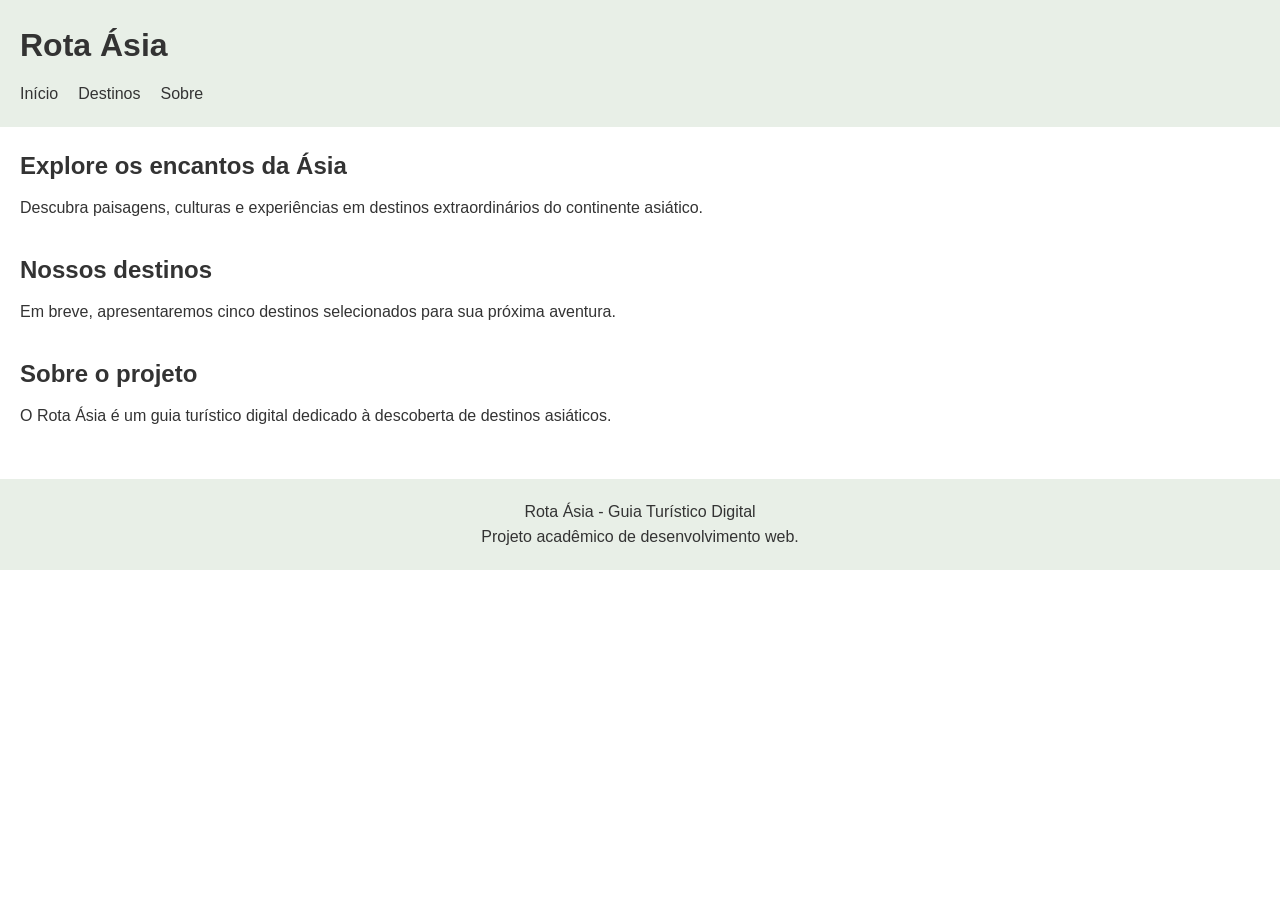
==== index.html @ 6e387b3b "Versão 0.1.0 - Estrutura inicial do projeto" ====
<!DOCTYPE html>
<html lang="pt-BR">

<head>
    <meta charset="UTF-8">
    <meta name="viewport" content="width=device-width, initial-scale=1.0">

    <meta name="description"
        content="Descubra destinos turísticos incríveis na Ásia.">

    <title>Rota Ásia | Guia Turístico</title>

    <link rel="stylesheet" href="css/style.css">
</head>

<body>

    <header>
        <h1>Rota Ásia</h1>

        <nav>
            <ul>
                <li><a href="#inicio">Início</a></li>
                <li><a href="#destinos">Destinos</a></li>
                <li><a href="#sobre">Sobre</a></li>
            </ul>
        </nav>
    </header>

    <main>

        <section id="inicio">
            <h2>Explore os encantos da Ásia</h2>

            <p>
                Descubra paisagens, culturas e experiências
                em destinos extraordinários do continente asiático.
            </p>
        </section>

        <section id="destinos">
            <h2>Nossos destinos</h2>

            <p>
                Em breve, apresentaremos cinco destinos
                selecionados para sua próxima aventura.
            </p>
        </section>

        <section id="sobre">
            <h2>Sobre o projeto</h2>

            <p>
                O Rota Ásia é um guia turístico digital
                dedicado à descoberta de destinos asiáticos.
            </p>
        </section>

    </main>

    <footer>
        <p>Rota Ásia - Guia Turístico Digital</p>
        <p>Projeto acadêmico de desenvolvimento web.</p>
    </footer>

</body>
</html>
---- css/style.css ----
/* Configurações gerais */

* {
    margin: 0;
    padding: 0;
    box-sizing: border-box;
}

/* Corpo da página */

body {
    font-family: Arial, sans-serif;
    line-height: 1.6;
    color: #333;
}

/* Cabeçalho */

header {
    padding: 20px;
    background-color: #e8efe7;
}

/* Navegação */

nav ul {
    list-style: none;
    display: flex;
    gap: 20px;
    margin-top: 10px;
}

nav a {
    text-decoration: none;
    color: #333;
}

/* Conteúdo principal */

main {
    padding: 20px;
}

section {
    margin-bottom: 30px;
}

section h2 {
    margin-bottom: 10px;
}

/* Rodapé */

footer {
    padding: 20px;
    text-align: center;
    background-color: #e8efe7;
}
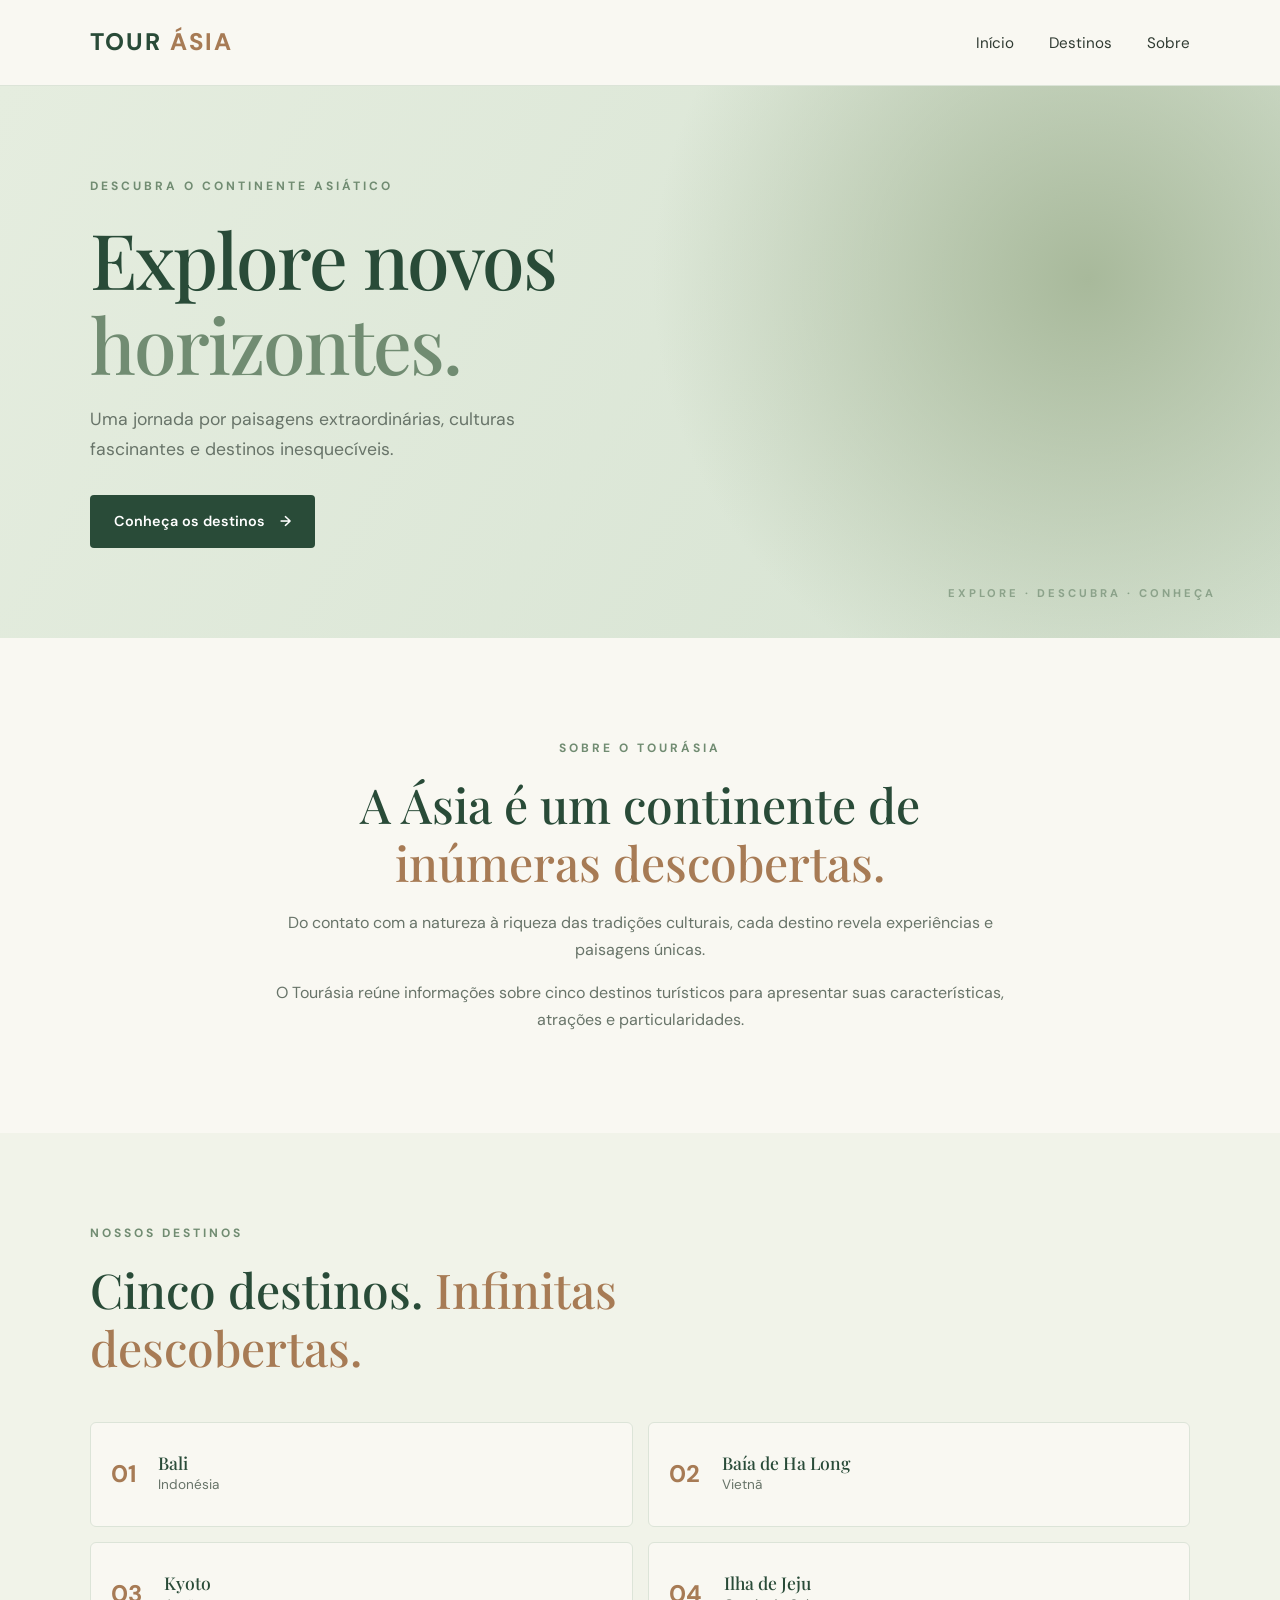
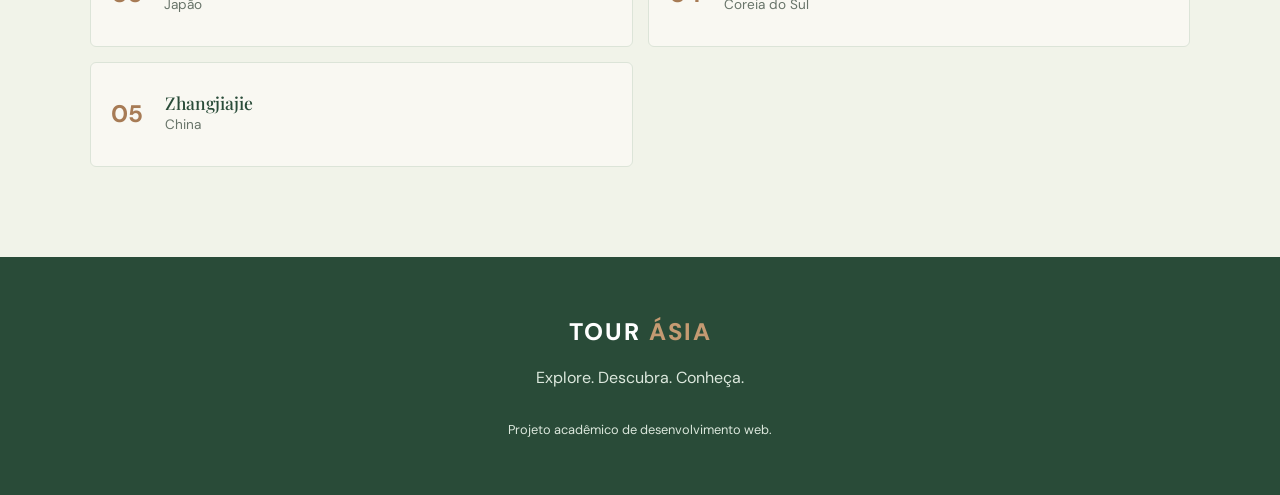
==== commit eb51617b: "feat: finalizar layout da página inicial e responsividade" ====
--- a/index.html
+++ b/index.html
@@ -7,61 +7,196 @@
     <meta name="viewport" content="width=device-width, initial-scale=1.0">
 
     <meta name="description"
-        content="Descubra destinos turísticos incríveis na Ásia.">
-
-    <title>Rota Ásia | Guia Turístico</title>
-
+        content="Explore o Tourásia e descubra cinco destinos turísticos incríveis no continente asiático.">
+
+    <meta name="theme-color" content="#284B38">
+
+    <title>TOURÁSIA | Explore novos horizontes</title>
+
+    <link rel="stylesheet" href="css/style.css">
+    <!-- Fontes do Google -->
+    <link rel="preconnect" href="https://fonts.googleapis.com">
+
+    <link rel="preconnect"
+        href="https://fonts.gstatic.com" crossorigin>
+
+    <link href="https://fonts.googleapis.com/css2?family=DM+Sans:wght@400;500;600;700&family=Playfair+Display:wght@400;500;600;700&display=swap"
+        rel="stylesheet">
+
+    <!-- Estilos do projeto -->
     <link rel="stylesheet" href="css/style.css">
 </head>
 
 <body>
 
-    <header>
-        <h1>Rota Ásia</h1>
-
-        <nav>
-            <ul>
-                <li><a href="#inicio">Início</a></li>
-                <li><a href="#destinos">Destinos</a></li>
-                <li><a href="#sobre">Sobre</a></li>
-            </ul>
-        </nav>
+    <!-- Cabeçalho e navegação -->
+    <header class="header">
+        <div class="container header__content">
+
+            <a href="#inicio" class="logo" aria-label="Tourásia - Página inicial">
+                TOUR <span>ÁSIA</span>
+            </a>
+
+            <nav class="navigation" aria-label="Navegação principal">
+                <ul>
+                    <li><a href="#inicio">Início</a></li>
+                    <li><a href="#destinos">Destinos</a></li>
+                    <li><a href="#sobre">Sobre</a></li>
+                </ul>
+            </nav>
+
+        </div>
     </header>
 
     <main>
 
-        <section id="inicio">
-            <h2>Explore os encantos da Ásia</h2>
+        <!-- Apresentação principal -->
+        <section class="hero" id="inicio">
+
+            <div class="container hero__content">
+
+                <p class="hero__eyebrow">
+                    DESCUBRA O CONTINENTE ASIÁTICO
+                </p>
+
+                <h1>
+                    Explore novos
+                    <span>horizontes.</span>
+                </h1>
+
+                <p class="hero__description">
+                    Uma jornada por paisagens extraordinárias,
+                    culturas fascinantes e destinos inesquecíveis.
+                </p>
+
+                <a href="#destinos" class="button">
+                    Conheça os destinos
+                    <span aria-hidden="true">→</span>
+                </a>
+
+            </div>
+
+            <div class="hero__decoration" aria-hidden="true">
+                <span>EXPLORE · DESCUBRA · CONHEÇA</span>
+            </div>
+
+        </section>
+
+        <!-- Apresentação do projeto -->
+        <section class="introduction" id="sobre">
+
+            <div class="container introduction__content">
+
+                <p class="section-label">SOBRE O TOURÁSIA</p>
+
+                <h2>
+                    A Ásia é um continente de
+                    <span>inúmeras descobertas.</span>
+                </h2>
+
+                <p>
+                    Do contato com a natureza à riqueza das tradições
+                    culturais, cada destino revela experiências e
+                    paisagens únicas.
+                </p>
+
+                <p>
+                    O Tourásia reúne informações sobre cinco destinos
+                    turísticos para apresentar suas características,
+                    atrações e particularidades.
+                </p>
+
+            </div>
+
+        </section>
+
+        <!-- Apresentação dos destinos -->
+        <section class="destinations" id="destinos">
+
+            <div class="container">
+
+                <div class="section-heading">
+
+                    <div>
+                        <p class="section-label">NOSSOS DESTINOS</p>
+
+                        <h2>
+                            Cinco destinos.
+                            <span>Infinitas descobertas.</span>
+                        </h2>
+                    </div>
+
+                </div>
+
+                <div class="destination-list">
+
+                    <article class="destination-item">
+                        <span>01</span>
+                        <div>
+                            <h3>Bali</h3>
+                            <p>Indonésia</p>
+                        </div>
+                    </article>
+
+                    <article class="destination-item">
+                        <span>02</span>
+                        <div>
+                            <h3>Baía de Ha Long</h3>
+                            <p>Vietnã</p>
+                        </div>
+                    </article>
+
+                    <article class="destination-item">
+                        <span>03</span>
+                        <div>
+                            <h3>Kyoto</h3>
+                            <p>Japão</p>
+                        </div>
+                    </article>
+
+                    <article class="destination-item">
+                        <span>04</span>
+                        <div>
+                            <h3>Ilha de Jeju</h3>
+                            <p>Coreia do Sul</p>
+                        </div>
+                    </article>
+
+                    <article class="destination-item">
+                        <span>05</span>
+                        <div>
+                            <h3>Zhangjiajie</h3>
+                            <p>China</p>
+                        </div>
+                    </article>
+
+                </div>
+
+            </div>
+
+        </section>
+
+    </main>
+
+    <!-- Rodapé -->
+    <footer class="footer">
+
+        <div class="container footer__content">
+
+            <a href="#inicio" class="logo logo--footer">
+                TOUR <span>ÁSIA</span>
+            </a>
 
             <p>
-                Descubra paisagens, culturas e experiências
-                em destinos extraordinários do continente asiático.
+                Explore. Descubra. Conheça.
             </p>
-        </section>
-
-        <section id="destinos">
-            <h2>Nossos destinos</h2>
-
-            <p>
-                Em breve, apresentaremos cinco destinos
-                selecionados para sua próxima aventura.
+
+            <p class="footer__copyright">
+                Projeto acadêmico de desenvolvimento web.
             </p>
-        </section>
-
-        <section id="sobre">
-            <h2>Sobre o projeto</h2>
-
-            <p>
-                O Rota Ásia é um guia turístico digital
-                dedicado à descoberta de destinos asiáticos.
-            </p>
-        </section>
-
-    </main>
-
-    <footer>
-        <p>Rota Ásia - Guia Turístico Digital</p>
-        <p>Projeto acadêmico de desenvolvimento web.</p>
+
+        </div>
+
     </footer>
 
 </body>
--- a/css/style.css
+++ b/css/style.css
@@ -1,5 +1,42 @@
 
-/* Configurações gerais */
+/* =========================================
+   1. VARIÁVEIS E CONFIGURAÇÕES GERAIS
+========================================= */
+
+
+
+:root {
+
+    /* Identidade visual - tons de verde */
+    --color-primary: #294B38;
+    --color-primary-light: #718C72;
+    --color-green-light: #A8B99B;
+
+    /* Cores complementares */
+    --color-secondary: #A77B55;
+    --color-accent: #C49A72;
+
+    /* Fundos */
+    --color-background: #F9F8F2;
+    --color-surface: #F1F3E9;
+
+    /* Textos */
+    --color-text: #303B32;
+    --color-text-light: #687469;
+    --color-white: #FFFFFF;
+
+    /* Bordas */
+    --color-border: #DCE4D8;
+
+    /* Tipografia */
+    --font-heading: 'Playfair Display', Georgia, serif;
+    --font-main: 'DM Sans', Arial, sans-serif;
+
+    /* Layout */
+    --container-width: 1100px;
+}
+
+
 
 * {
     margin: 0;
@@ -7,53 +44,452 @@
     box-sizing: border-box;
 }
 
-/* Corpo da página */
+html {
+    scroll-behavior: smooth;
+}
 
 body {
-    font-family: Arial, sans-serif;
-    line-height: 1.6;
-    color: #333;
-}
-
-/* Cabeçalho */
-
-header {
+    font-family: var(--font-main);
+    line-height: 1.7;
+    color: var(--color-text);
+    background-color: var(--color-background);
+}
+/* Tipografia dos títulos */
+
+h1,
+h2,
+h3 {
+    font-family: var(--font-heading);
+    font-weight: 500;
+    line-height: 1.2;
+}
+a {
+    color: inherit;
+    text-decoration: none;
+}
+
+.container {
+    width: min(90%, var(--container-width));
+    margin: 0 auto;
+}
+
+
+/* =========================================
+   2. CABEÇALHO E NAVEGAÇÃO
+========================================= */
+
+.header {
+    background-color: var(--color-background);
+    border-bottom: 1px solid var(--color-border);
+}
+
+.header__content {
+    min-height: 85px;
+    display: flex;
+    justify-content: space-between;
+    align-items: center;
+    gap: 30px;
+}
+
+.logo {
+    color: var(--color-primary);
+    font-size: 1.5rem;
+    font-weight: 800;
+    letter-spacing: 2px;
+}
+
+.logo span {
+    color: var(--color-secondary);
+}
+
+.navigation ul {
+    display: flex;
+    align-items: center;
+    gap: 35px;
+    list-style: none;
+}
+
+.navigation a {
+    color: var(--color-text);
+    font-size: 0.95rem;
+    position: relative;
+    transition: color 0.3s ease;
+}
+
+.navigation a::after {
+    content: "";
+    position: absolute;
+    left: 0;
+    bottom: -6px;
+    width: 0;
+    height: 2px;
+    background-color: var(--color-primary-light);
+    transition: width 0.3s ease;
+}
+
+.navigation a:hover {
+    color: var(--color-primary);
+}
+
+.navigation a:hover::after {
+    width: 100%;
+}
+
+.navigation a:focus-visible,
+.logo:focus-visible {
+    outline: 2px solid var(--color-primary-light);
+    outline-offset: 5px;
+    border-radius: 2px;
+}
+
+/* =========================================
+   3. APRESENTAÇÃO PRINCIPAL
+========================================= */
+
+.hero {
+    min-height: 540px;
+    display: flex;
+    align-items: center;
+    position: relative;
+    overflow: hidden;
+
+    background:
+        radial-gradient(
+            circle at 85% 35%,
+            #A8B99B 0%,
+            transparent 38%
+        ),
+        linear-gradient(
+            120deg,
+            #E5EDDF,
+            #D5E2D1
+        );
+}
+
+.hero__content {
+    position: relative;
+    z-index: 1;
+    padding-top: 90px;
+    padding-bottom: 90px;
+}
+
+.hero__eyebrow,
+.section-label {
+    color: var(--color-primary-light);
+    font-size: 0.75rem;
+    font-weight: 700;
+    letter-spacing: 3px;
+}
+
+.hero h1 {
+    max-width: 650px;
+    margin: 20px 0;
+
+    color: var(--color-primary);
+    font-size: clamp(2.8rem, 6vw, 5rem);
+    line-height: 1.1;
+    letter-spacing: -2px;
+}
+
+.hero h1 span {
+    display: block;
+    color: var(--color-primary-light);
+}
+
+.hero__description {
+    max-width: 480px;
+    margin-bottom: 30px;
+
+    color: var(--color-text-light);
+    font-size: 1.1rem;
+}
+
+.button {
+    display: inline-flex;
+    align-items: center;
+    gap: 15px;
+
+    padding: 14px 24px;
+    border-radius: 4px;
+
+    color: var(--color-white);
+    background-color: var(--color-primary);
+
+    font-size: 0.9rem;
+    font-weight: 600;
+
+    transition:
+        background-color 0.3s ease,
+        transform 0.3s ease,
+        box-shadow 0.3s ease;
+}
+
+.button:hover {
+    background-color: var(--color-primary-light);
+    transform: translateY(-2px);
+    box-shadow: 0 5px 15px rgba(41, 75, 56, 0.15);
+}
+
+.hero__decoration {
+    position: absolute;
+    right: 5%;
+    bottom: 35px;
+
+    color: var(--color-primary-light);
+    font-size: 0.7rem;
+    font-weight: 700;
+    letter-spacing: 3px;
+    opacity: 0.7;
+}
+
+@media (max-width: 600px) {
+    .hero {
+        min-height: 500px;
+    }
+
+    .hero__content {
+        padding-top: 70px;
+        padding-bottom: 70px;
+    }
+
+    .hero h1 {
+        font-size: clamp(2.6rem, 12vw, 3.8rem);
+        letter-spacing: -1.5px;
+    }
+
+    .hero__description {
+        font-size: 1rem;
+    }
+
+    .hero__decoration {
+        display: none;
+    }
+}
+
+.button:focus-visible {
+    outline: 3px solid var(--color-primary-light);
+    outline-offset: 4px;
+}
+
+.button:active {
+    transform: translateY(0);
+}
+
+
+/* =========================================
+   4. INTRODUÇÃO
+========================================= */
+
+.introduction {
+    padding: 100px 0;
+}
+
+.introduction__content {
+    max-width: 760px;
+    text-align: center;
+}
+
+.introduction h2,
+.section-heading h2 {
+    margin: 18px 0;
+
+    color: var(--color-primary);
+    font-size: clamp(2rem, 4vw, 3rem);
+    line-height: 1.2;
+}
+
+.introduction h2 span,
+.section-heading h2 span {
+    color: var(--color-secondary);
+}
+
+.introduction p:not(.section-label) {
+    margin-top: 15px;
+    color: var(--color-text-light);
+}
+
+
+/* =========================================
+   5. APRESENTAÇÃO DOS DESTINOS
+========================================= */
+
+.destinations {
+    padding: 90px 0;
+    background-color: var(--color-surface);
+}
+
+.section-heading {
+    display: flex;
+    justify-content: space-between;
+    align-items: end;
+    gap: 40px;
+    margin-bottom: 45px;
+}
+
+.section-heading h2 {
+    max-width: 600px;
+    margin-bottom: 0;
+}
+
+.section-heading > p {
+    max-width: 280px;
+    color: var(--color-text-light);
+}
+
+.destination-list {
+    display: grid;
+    grid-template-columns: repeat(2, 1fr);
+    gap: 15px;
+}
+
+.destination-item {
+    display: flex;
+    align-items: center;
+    gap: 22px;
+
+    min-height: 105px;
     padding: 20px;
-    background-color: #e8efe7;
-}
-
-/* Navegação */
-
-nav ul {
-    list-style: none;
-    display: flex;
-    gap: 20px;
-    margin-top: 10px;
-}
-
-nav a {
-    text-decoration: none;
-    color: #333;
-}
-
-/* Conteúdo principal */
-
-main {
-    padding: 20px;
-}
-
-section {
-    margin-bottom: 30px;
-}
-
-section h2 {
-    margin-bottom: 10px;
-}
-
-/* Rodapé */
-
-footer {
-    padding: 20px;
+
+    border: 1px solid var(--color-border);
+    border-radius: 6px;
+    background-color: var(--color-background);
+
+    transition: transform 0.3s ease,
+                box-shadow 0.3s ease;
+}
+
+.destination-item:hover {
+    transform: translateY(-4px);
+    box-shadow: 0 8px 20px rgba(40, 75, 56, 0.08);
+}
+
+.destination-item > span {
+    color: var(--color-secondary);
+    font-size: 1.5rem;
+    font-weight: 700;
+}
+
+.destination-item h3 {
+    color: var(--color-primary);
+    font-size: 1.1rem;
+}
+
+.destination-item p {
+    color: var(--color-text-light);
+    font-size: 0.85rem;
+}
+
+@media (max-width: 600px) {
+    .introduction {
+        padding: 70px 0;
+    }
+
+    .destinations {
+        padding: 70px 0;
+    }
+
+    .destination-list {
+        grid-template-columns: 1fr;
+    }
+
+    .destination-item {
+        min-height: 90px;
+    }
+
+    .section-heading {
+        margin-bottom: 30px;
+    }
+}
+
+/* =========================================
+   6. RODAPÉ
+========================================= */
+
+.footer {
+    padding: 55px 0;
+    color: var(--color-white);
+    background-color: var(--color-primary);
+}
+
+.footer__content {
+    display: flex;
+    flex-direction: column;
+    align-items: center;
+    gap: 12px;
     text-align: center;
-    background-color: #e8efe7;
-}
+}
+
+.logo--footer {
+    color: var(--color-white);
+}
+
+.logo--footer span {
+    color: var(--color-accent);
+}
+
+.footer__content > p {
+    color: #DCE8DD;
+}
+
+.footer__copyright {
+    margin-top: 15px;
+    font-size: 0.8rem;
+}
+
+
+/* =========================================
+   7. RESPONSIVIDADE
+========================================= */
+
+@media (max-width: 700px) {
+
+    .header__content {
+        min-height: 75px;
+        flex-direction: column;
+        justify-content: center;
+        gap: 12px;
+        padding: 15px 0;
+    }
+
+    .navigation ul {
+        gap: 20px;
+    }
+
+    .navigation a {
+        font-size: 0.85rem;
+    }
+
+    .hero {
+        min-height: 460px;
+    }
+
+    .hero__content {
+        padding-top: 70px;
+        padding-bottom: 70px;
+    }
+
+    .hero h1 {
+        letter-spacing: -1px;
+    }
+
+    .hero__decoration {
+        right: 5%;
+        font-size: 0.55rem;
+    }
+
+    .introduction,
+    .destinations {
+        padding: 65px 0;
+    }
+
+    .section-heading {
+        flex-direction: column;
+        align-items: flex-start;
+        gap: 15px;
+    }
+
+    .destination-list {
+        grid-template-columns: 1fr;
+    }
+
+}
--- a/css/style.css
+++ b/css/style.css
@@ -1,5 +1,42 @@
 
-/* Configurações gerais */
+/* =========================================
+   1. VARIÁVEIS E CONFIGURAÇÕES GERAIS
+========================================= */
+
+
+
+:root {
+
+    /* Identidade visual - tons de verde */
+    --color-primary: #294B38;
+    --color-primary-light: #718C72;
+    --color-green-light: #A8B99B;
+
+    /* Cores complementares */
+    --color-secondary: #A77B55;
+    --color-accent: #C49A72;
+
+    /* Fundos */
+    --color-background: #F9F8F2;
+    --color-surface: #F1F3E9;
+
+    /* Textos */
+    --color-text: #303B32;
+    --color-text-light: #687469;
+    --color-white: #FFFFFF;
+
+    /* Bordas */
+    --color-border: #DCE4D8;
+
+    /* Tipografia */
+    --font-heading: 'Playfair Display', Georgia, serif;
+    --font-main: 'DM Sans', Arial, sans-serif;
+
+    /* Layout */
+    --container-width: 1100px;
+}
+
+
 
 * {
     margin: 0;
@@ -7,53 +44,452 @@
     box-sizing: border-box;
 }
 
-/* Corpo da página */
+html {
+    scroll-behavior: smooth;
+}
 
 body {
-    font-family: Arial, sans-serif;
-    line-height: 1.6;
-    color: #333;
-}
-
-/* Cabeçalho */
-
-header {
+    font-family: var(--font-main);
+    line-height: 1.7;
+    color: var(--color-text);
+    background-color: var(--color-background);
+}
+/* Tipografia dos títulos */
+
+h1,
+h2,
+h3 {
+    font-family: var(--font-heading);
+    font-weight: 500;
+    line-height: 1.2;
+}
+a {
+    color: inherit;
+    text-decoration: none;
+}
+
+.container {
+    width: min(90%, var(--container-width));
+    margin: 0 auto;
+}
+
+
+/* =========================================
+   2. CABEÇALHO E NAVEGAÇÃO
+========================================= */
+
+.header {
+    background-color: var(--color-background);
+    border-bottom: 1px solid var(--color-border);
+}
+
+.header__content {
+    min-height: 85px;
+    display: flex;
+    justify-content: space-between;
+    align-items: center;
+    gap: 30px;
+}
+
+.logo {
+    color: var(--color-primary);
+    font-size: 1.5rem;
+    font-weight: 800;
+    letter-spacing: 2px;
+}
+
+.logo span {
+    color: var(--color-secondary);
+}
+
+.navigation ul {
+    display: flex;
+    align-items: center;
+    gap: 35px;
+    list-style: none;
+}
+
+.navigation a {
+    color: var(--color-text);
+    font-size: 0.95rem;
+    position: relative;
+    transition: color 0.3s ease;
+}
+
+.navigation a::after {
+    content: "";
+    position: absolute;
+    left: 0;
+    bottom: -6px;
+    width: 0;
+    height: 2px;
+    background-color: var(--color-primary-light);
+    transition: width 0.3s ease;
+}
+
+.navigation a:hover {
+    color: var(--color-primary);
+}
+
+.navigation a:hover::after {
+    width: 100%;
+}
+
+.navigation a:focus-visible,
+.logo:focus-visible {
+    outline: 2px solid var(--color-primary-light);
+    outline-offset: 5px;
+    border-radius: 2px;
+}
+
+/* =========================================
+   3. APRESENTAÇÃO PRINCIPAL
+========================================= */
+
+.hero {
+    min-height: 540px;
+    display: flex;
+    align-items: center;
+    position: relative;
+    overflow: hidden;
+
+    background:
+        radial-gradient(
+            circle at 85% 35%,
+            #A8B99B 0%,
+            transparent 38%
+        ),
+        linear-gradient(
+            120deg,
+            #E5EDDF,
+            #D5E2D1
+        );
+}
+
+.hero__content {
+    position: relative;
+    z-index: 1;
+    padding-top: 90px;
+    padding-bottom: 90px;
+}
+
+.hero__eyebrow,
+.section-label {
+    color: var(--color-primary-light);
+    font-size: 0.75rem;
+    font-weight: 700;
+    letter-spacing: 3px;
+}
+
+.hero h1 {
+    max-width: 650px;
+    margin: 20px 0;
+
+    color: var(--color-primary);
+    font-size: clamp(2.8rem, 6vw, 5rem);
+    line-height: 1.1;
+    letter-spacing: -2px;
+}
+
+.hero h1 span {
+    display: block;
+    color: var(--color-primary-light);
+}
+
+.hero__description {
+    max-width: 480px;
+    margin-bottom: 30px;
+
+    color: var(--color-text-light);
+    font-size: 1.1rem;
+}
+
+.button {
+    display: inline-flex;
+    align-items: center;
+    gap: 15px;
+
+    padding: 14px 24px;
+    border-radius: 4px;
+
+    color: var(--color-white);
+    background-color: var(--color-primary);
+
+    font-size: 0.9rem;
+    font-weight: 600;
+
+    transition:
+        background-color 0.3s ease,
+        transform 0.3s ease,
+        box-shadow 0.3s ease;
+}
+
+.button:hover {
+    background-color: var(--color-primary-light);
+    transform: translateY(-2px);
+    box-shadow: 0 5px 15px rgba(41, 75, 56, 0.15);
+}
+
+.hero__decoration {
+    position: absolute;
+    right: 5%;
+    bottom: 35px;
+
+    color: var(--color-primary-light);
+    font-size: 0.7rem;
+    font-weight: 700;
+    letter-spacing: 3px;
+    opacity: 0.7;
+}
+
+@media (max-width: 600px) {
+    .hero {
+        min-height: 500px;
+    }
+
+    .hero__content {
+        padding-top: 70px;
+        padding-bottom: 70px;
+    }
+
+    .hero h1 {
+        font-size: clamp(2.6rem, 12vw, 3.8rem);
+        letter-spacing: -1.5px;
+    }
+
+    .hero__description {
+        font-size: 1rem;
+    }
+
+    .hero__decoration {
+        display: none;
+    }
+}
+
+.button:focus-visible {
+    outline: 3px solid var(--color-primary-light);
+    outline-offset: 4px;
+}
+
+.button:active {
+    transform: translateY(0);
+}
+
+
+/* =========================================
+   4. INTRODUÇÃO
+========================================= */
+
+.introduction {
+    padding: 100px 0;
+}
+
+.introduction__content {
+    max-width: 760px;
+    text-align: center;
+}
+
+.introduction h2,
+.section-heading h2 {
+    margin: 18px 0;
+
+    color: var(--color-primary);
+    font-size: clamp(2rem, 4vw, 3rem);
+    line-height: 1.2;
+}
+
+.introduction h2 span,
+.section-heading h2 span {
+    color: var(--color-secondary);
+}
+
+.introduction p:not(.section-label) {
+    margin-top: 15px;
+    color: var(--color-text-light);
+}
+
+
+/* =========================================
+   5. APRESENTAÇÃO DOS DESTINOS
+========================================= */
+
+.destinations {
+    padding: 90px 0;
+    background-color: var(--color-surface);
+}
+
+.section-heading {
+    display: flex;
+    justify-content: space-between;
+    align-items: end;
+    gap: 40px;
+    margin-bottom: 45px;
+}
+
+.section-heading h2 {
+    max-width: 600px;
+    margin-bottom: 0;
+}
+
+.section-heading > p {
+    max-width: 280px;
+    color: var(--color-text-light);
+}
+
+.destination-list {
+    display: grid;
+    grid-template-columns: repeat(2, 1fr);
+    gap: 15px;
+}
+
+.destination-item {
+    display: flex;
+    align-items: center;
+    gap: 22px;
+
+    min-height: 105px;
     padding: 20px;
-    background-color: #e8efe7;
-}
-
-/* Navegação */
-
-nav ul {
-    list-style: none;
-    display: flex;
-    gap: 20px;
-    margin-top: 10px;
-}
-
-nav a {
-    text-decoration: none;
-    color: #333;
-}
-
-/* Conteúdo principal */
-
-main {
-    padding: 20px;
-}
-
-section {
-    margin-bottom: 30px;
-}
-
-section h2 {
-    margin-bottom: 10px;
-}
-
-/* Rodapé */
-
-footer {
-    padding: 20px;
+
+    border: 1px solid var(--color-border);
+    border-radius: 6px;
+    background-color: var(--color-background);
+
+    transition: transform 0.3s ease,
+                box-shadow 0.3s ease;
+}
+
+.destination-item:hover {
+    transform: translateY(-4px);
+    box-shadow: 0 8px 20px rgba(40, 75, 56, 0.08);
+}
+
+.destination-item > span {
+    color: var(--color-secondary);
+    font-size: 1.5rem;
+    font-weight: 700;
+}
+
+.destination-item h3 {
+    color: var(--color-primary);
+    font-size: 1.1rem;
+}
+
+.destination-item p {
+    color: var(--color-text-light);
+    font-size: 0.85rem;
+}
+
+@media (max-width: 600px) {
+    .introduction {
+        padding: 70px 0;
+    }
+
+    .destinations {
+        padding: 70px 0;
+    }
+
+    .destination-list {
+        grid-template-columns: 1fr;
+    }
+
+    .destination-item {
+        min-height: 90px;
+    }
+
+    .section-heading {
+        margin-bottom: 30px;
+    }
+}
+
+/* =========================================
+   6. RODAPÉ
+========================================= */
+
+.footer {
+    padding: 55px 0;
+    color: var(--color-white);
+    background-color: var(--color-primary);
+}
+
+.footer__content {
+    display: flex;
+    flex-direction: column;
+    align-items: center;
+    gap: 12px;
     text-align: center;
-    background-color: #e8efe7;
-}
+}
+
+.logo--footer {
+    color: var(--color-white);
+}
+
+.logo--footer span {
+    color: var(--color-accent);
+}
+
+.footer__content > p {
+    color: #DCE8DD;
+}
+
+.footer__copyright {
+    margin-top: 15px;
+    font-size: 0.8rem;
+}
+
+
+/* =========================================
+   7. RESPONSIVIDADE
+========================================= */
+
+@media (max-width: 700px) {
+
+    .header__content {
+        min-height: 75px;
+        flex-direction: column;
+        justify-content: center;
+        gap: 12px;
+        padding: 15px 0;
+    }
+
+    .navigation ul {
+        gap: 20px;
+    }
+
+    .navigation a {
+        font-size: 0.85rem;
+    }
+
+    .hero {
+        min-height: 460px;
+    }
+
+    .hero__content {
+        padding-top: 70px;
+        padding-bottom: 70px;
+    }
+
+    .hero h1 {
+        letter-spacing: -1px;
+    }
+
+    .hero__decoration {
+        right: 5%;
+        font-size: 0.55rem;
+    }
+
+    .introduction,
+    .destinations {
+        padding: 65px 0;
+    }
+
+    .section-heading {
+        flex-direction: column;
+        align-items: flex-start;
+        gap: 15px;
+    }
+
+    .destination-list {
+        grid-template-columns: 1fr;
+    }
+
+}
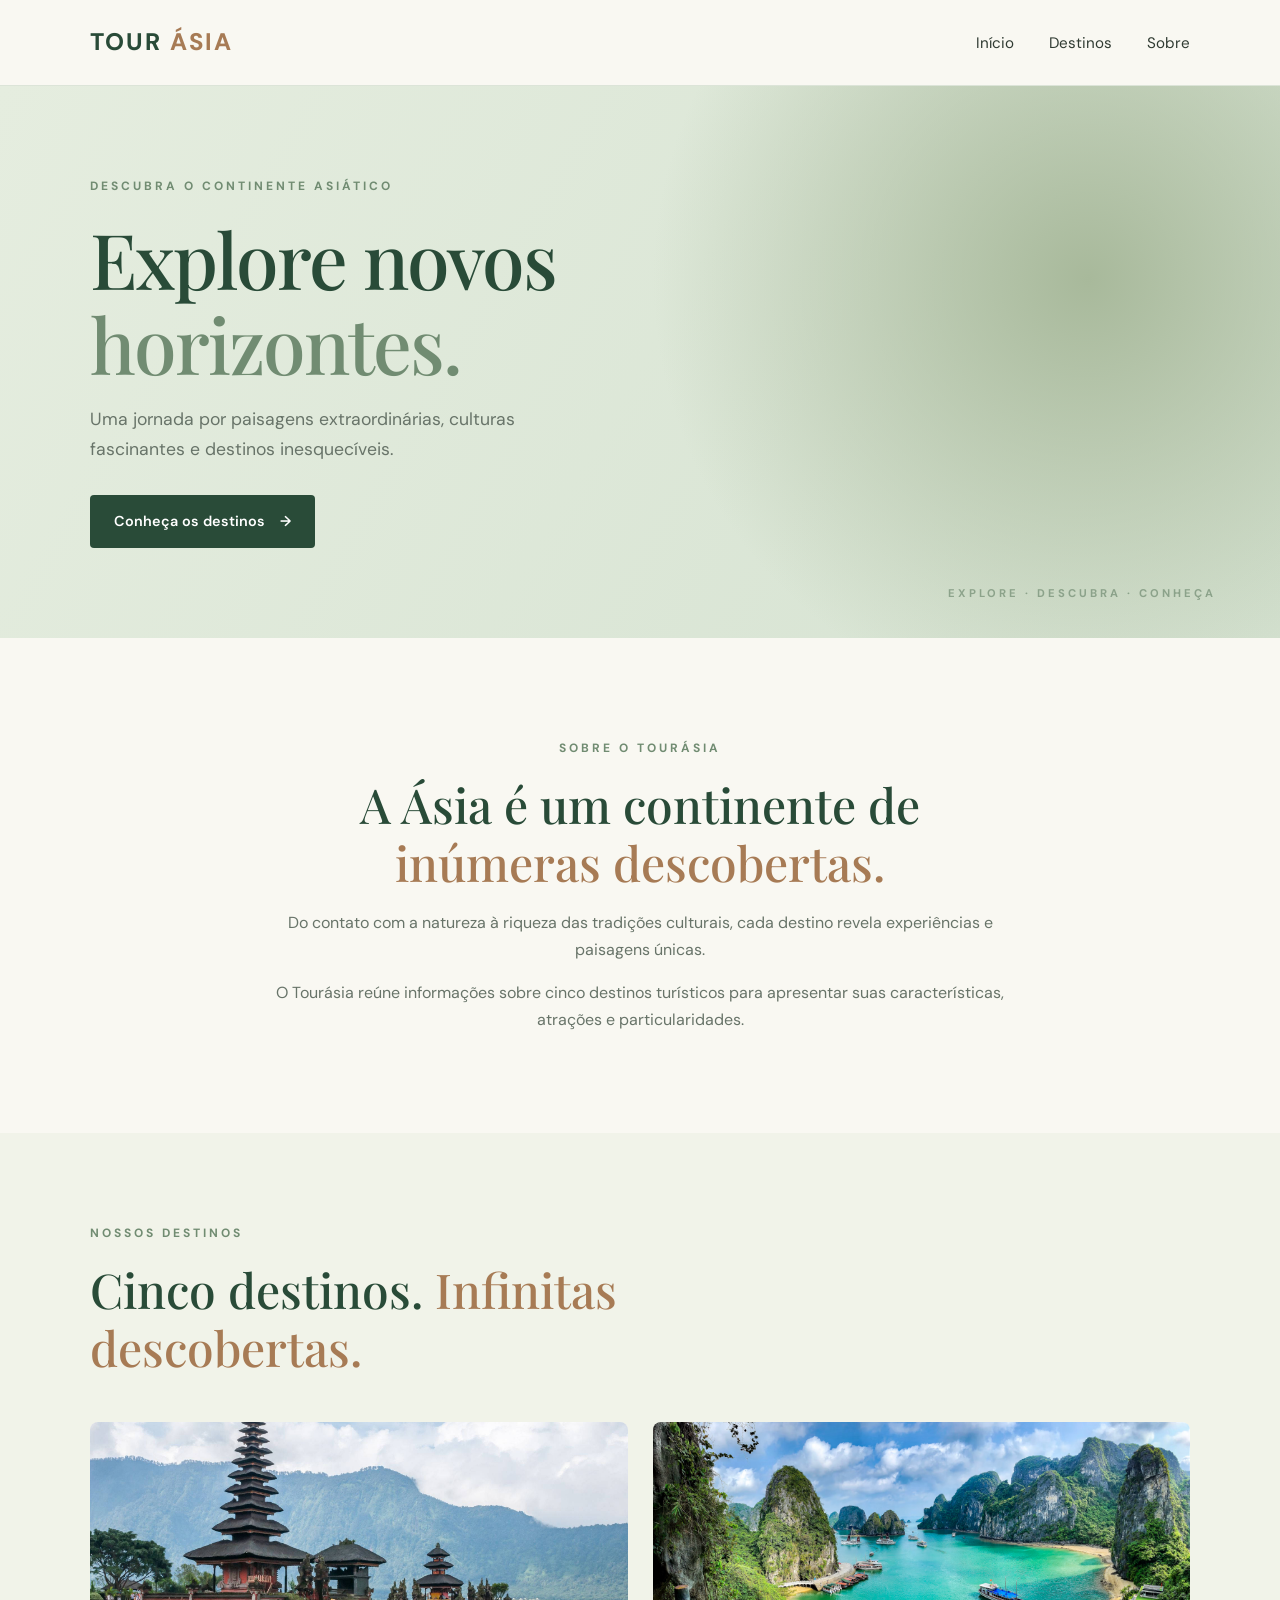
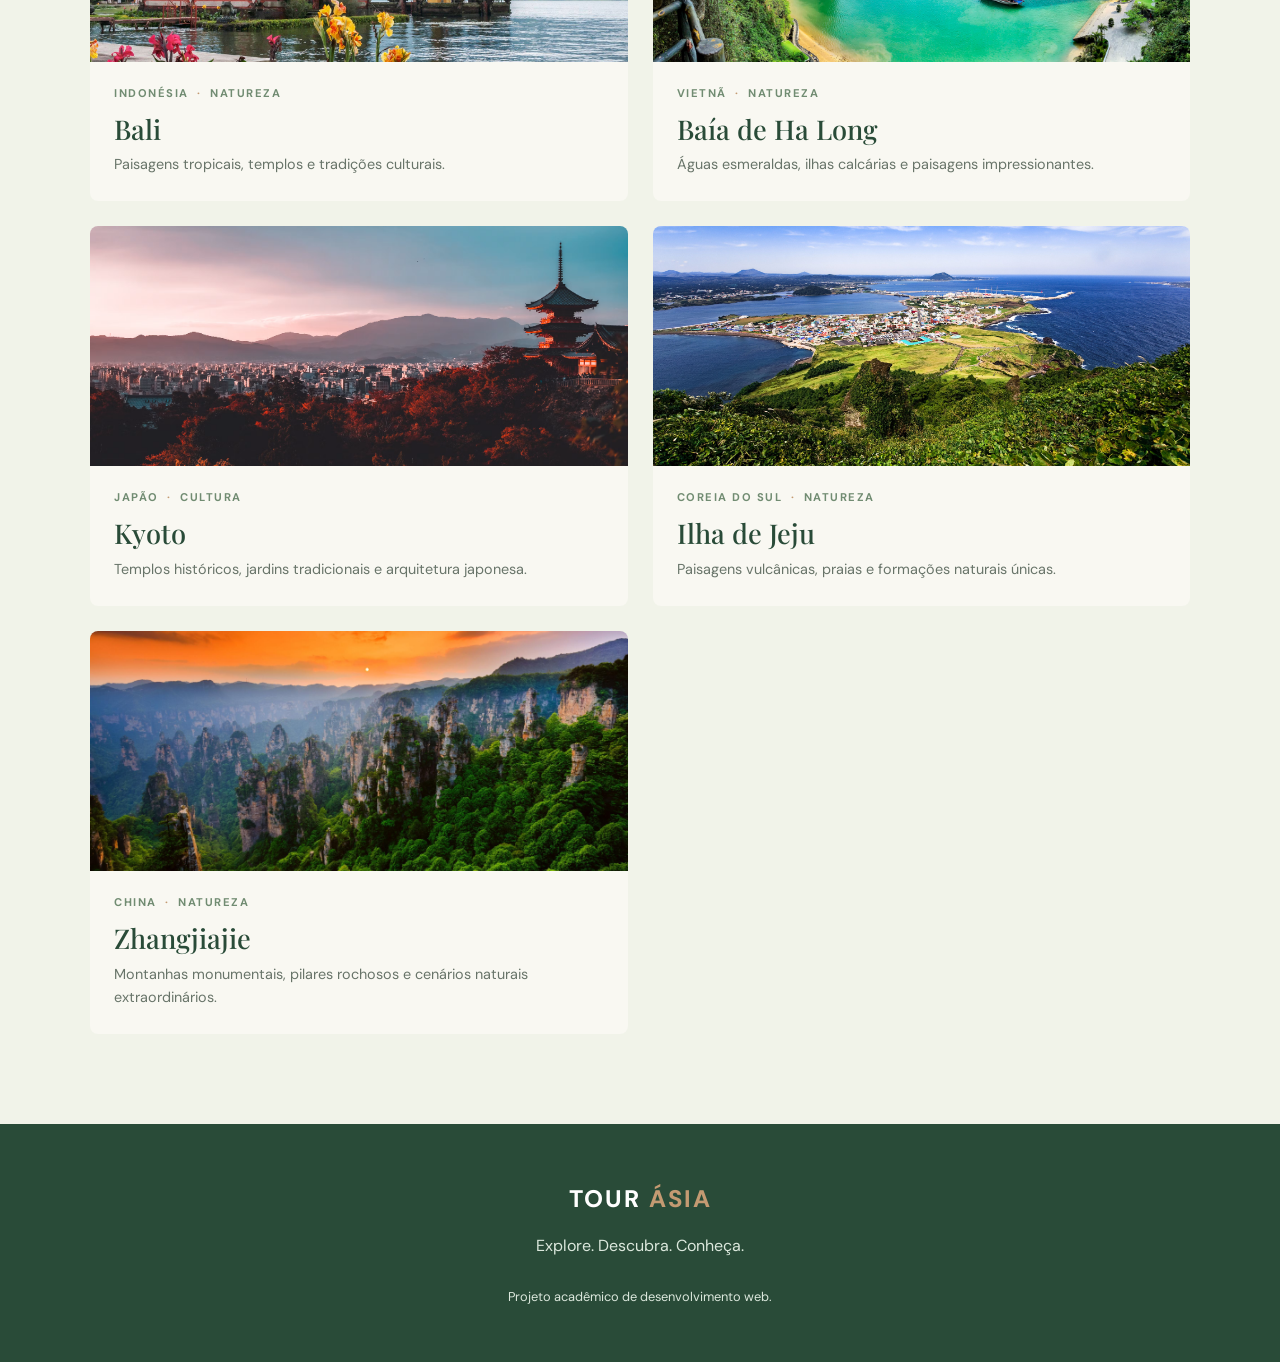
==== commit 6bd18f7d: "feat: criar catálogo visual dos destinos" ====
--- a/index.html
+++ b/index.html
@@ -110,6 +110,7 @@
 
         </section>
 
+
         <!-- Apresentação dos destinos -->
         <section class="destinations" id="destinos">
 
@@ -130,44 +131,138 @@
 
                 <div class="destination-list">
 
-                    <article class="destination-item">
-                        <span>01</span>
-                        <div>
+                    <!-- Destino 01: Bali -->
+                    <article class="destination-card">
+
+                        <img
+                            src="assets/images/bali.jpg"
+                            alt="Paisagem tropical de Bali, na Indonésia"
+                            class="destination-card__image"
+                            loading="lazy"
+                        >
+
+                        <div class="destination-card__content">
+
+                            <p class="destination-card__meta">
+                                INDONÉSIA <span>·</span> NATUREZA
+                            </p>
+
                             <h3>Bali</h3>
-                            <p>Indonésia</p>
-                        </div>
-                    </article>
-
-                    <article class="destination-item">
-                        <span>02</span>
-                        <div>
+
+                            <p class="destination-card__description">
+                                Paisagens tropicais, templos e tradições culturais.
+                            </p>
+
+                        </div>
+
+                    </article>
+
+
+                    <!-- Destino 02: Baía de Ha Long -->
+                    <article class="destination-card">
+
+                        <img
+                            src="assets/images/ha-long.jpg"
+                            alt="Formações rochosas da Baía de Ha Long, no Vietnã"
+                            class="destination-card__image"
+                            loading="lazy"
+                        >
+
+                        <div class="destination-card__content">
+
+                            <p class="destination-card__meta">
+                                VIETNÃ <span>·</span> NATUREZA
+                            </p>
+
                             <h3>Baía de Ha Long</h3>
-                            <p>Vietnã</p>
-                        </div>
-                    </article>
-
-                    <article class="destination-item">
-                        <span>03</span>
-                        <div>
+
+                            <p class="destination-card__description">
+                                Águas esmeraldas, ilhas calcárias e paisagens impressionantes.
+                            </p>
+
+                        </div>
+
+                    </article>
+
+
+                    <!-- Destino 03: Kyoto -->
+                    <article class="destination-card">
+
+                        <img
+                            src="assets/images/kyoto.jpg"
+                            alt="Templo tradicional cercado por natureza em Kyoto, no Japão"
+                            class="destination-card__image"
+                            loading="lazy"
+                        >
+
+                        <div class="destination-card__content">
+
+                            <p class="destination-card__meta">
+                                JAPÃO <span>·</span> CULTURA
+                            </p>
+
                             <h3>Kyoto</h3>
-                            <p>Japão</p>
-                        </div>
-                    </article>
-
-                    <article class="destination-item">
-                        <span>04</span>
-                        <div>
+
+                            <p class="destination-card__description">
+                                Templos históricos, jardins tradicionais e arquitetura japonesa.
+                            </p>
+
+                        </div>
+
+                    </article>
+
+
+                    <!-- Destino 04: Ilha de Jeju -->
+                    <article class="destination-card">
+
+                        <img
+                            src="assets/images/jeju.jpg"
+                            alt="Paisagem natural da Ilha de Jeju, na Coreia do Sul"
+                            class="destination-card__image"
+                            loading="lazy"
+                        >
+
+                        <div class="destination-card__content">
+
+                            <p class="destination-card__meta">
+                                COREIA DO SUL <span>·</span> NATUREZA
+                            </p>
+
                             <h3>Ilha de Jeju</h3>
-                            <p>Coreia do Sul</p>
-                        </div>
-                    </article>
-
-                    <article class="destination-item">
-                        <span>05</span>
-                        <div>
+
+                            <p class="destination-card__description">
+                                Paisagens vulcânicas, praias e formações naturais únicas.
+                            </p>
+
+                        </div>
+
+                    </article>
+
+
+                    <!-- Destino 05: Zhangjiajie -->
+                    <article class="destination-card">
+
+                        <img
+                            src="assets/images/zhangjiajie.jpg"
+                            alt="Montanhas de arenito de Zhangjiajie, na China"
+                            class="destination-card__image"
+                            loading="lazy"
+                        >
+
+                        <div class="destination-card__content">
+
+                            <p class="destination-card__meta">
+                                CHINA <span>·</span> NATUREZA
+                            </p>
+
                             <h3>Zhangjiajie</h3>
-                            <p>China</p>
-                        </div>
+
+                            <p class="destination-card__description">
+                                Montanhas monumentais, pilares rochosos e cenários naturais extraordinários.
+                            </p>
+
+                        </div>
+
                     </article>
 
                 </div>
--- a/css/style.css
+++ b/css/style.css
@@ -339,44 +339,7 @@
 .destination-list {
     display: grid;
     grid-template-columns: repeat(2, 1fr);
-    gap: 15px;
-}
-
-.destination-item {
-    display: flex;
-    align-items: center;
-    gap: 22px;
-
-    min-height: 105px;
-    padding: 20px;
-
-    border: 1px solid var(--color-border);
-    border-radius: 6px;
-    background-color: var(--color-background);
-
-    transition: transform 0.3s ease,
-                box-shadow 0.3s ease;
-}
-
-.destination-item:hover {
-    transform: translateY(-4px);
-    box-shadow: 0 8px 20px rgba(40, 75, 56, 0.08);
-}
-
-.destination-item > span {
-    color: var(--color-secondary);
-    font-size: 1.5rem;
-    font-weight: 700;
-}
-
-.destination-item h3 {
-    color: var(--color-primary);
-    font-size: 1.1rem;
-}
-
-.destination-item p {
-    color: var(--color-text-light);
-    font-size: 0.85rem;
+    gap: 25px;
 }
 
 @media (max-width: 600px) {
@@ -390,10 +353,6 @@
 
     .destination-list {
         grid-template-columns: 1fr;
-    }
-
-    .destination-item {
-        min-height: 90px;
     }
 
     .section-heading {
@@ -493,3 +452,66 @@
     }
 
 }
+
+
+/* =========================================
+   CARDS DOS DESTINOS
+========================================= */
+
+.destination-card {
+    overflow: hidden;
+    background-color: var(--color-background);
+    border-radius: 8px;
+    transition: transform 0.3s ease,
+                box-shadow 0.3s ease;
+}
+
+.destination-card:hover {
+    transform: translateY(-5px);
+    box-shadow: 0 12px 28px rgba(41, 75, 56, 0.10);
+}
+
+.destination-card__image {
+    display: block;
+    width: 100%;
+    height: 240px;
+    object-fit: cover;
+    object-position: center;
+}
+
+.destination-card__content {
+    padding: 22px 24px 25px;
+}
+
+.destination-card__meta {
+    margin-bottom: 10px;
+    color: var(--color-primary-light);
+    font-size: 0.7rem;
+    font-weight: 700;
+    letter-spacing: 1.5px;
+}
+
+.destination-card__meta span {
+    padding: 0 4px;
+    color: var(--color-accent);
+}
+
+.destination-card h3 {
+    margin-bottom: 8px;
+    color: var(--color-primary);
+    font-family: var(--font-heading);
+    font-size: 1.7rem;
+    font-weight: 500;
+}
+
+.destination-card__description {
+    color: var(--color-text-light);
+    font-size: 0.9rem;
+    line-height: 1.6;
+}
+
+@media (max-width: 700px) {
+    .destination-list {
+        grid-template-columns: 1fr;
+    }
+}
--- a/css/style.css
+++ b/css/style.css
@@ -339,44 +339,7 @@
 .destination-list {
     display: grid;
     grid-template-columns: repeat(2, 1fr);
-    gap: 15px;
-}
-
-.destination-item {
-    display: flex;
-    align-items: center;
-    gap: 22px;
-
-    min-height: 105px;
-    padding: 20px;
-
-    border: 1px solid var(--color-border);
-    border-radius: 6px;
-    background-color: var(--color-background);
-
-    transition: transform 0.3s ease,
-                box-shadow 0.3s ease;
-}
-
-.destination-item:hover {
-    transform: translateY(-4px);
-    box-shadow: 0 8px 20px rgba(40, 75, 56, 0.08);
-}
-
-.destination-item > span {
-    color: var(--color-secondary);
-    font-size: 1.5rem;
-    font-weight: 700;
-}
-
-.destination-item h3 {
-    color: var(--color-primary);
-    font-size: 1.1rem;
-}
-
-.destination-item p {
-    color: var(--color-text-light);
-    font-size: 0.85rem;
+    gap: 25px;
 }
 
 @media (max-width: 600px) {
@@ -390,10 +353,6 @@
 
     .destination-list {
         grid-template-columns: 1fr;
-    }
-
-    .destination-item {
-        min-height: 90px;
     }
 
     .section-heading {
@@ -493,3 +452,66 @@
     }
 
 }
+
+
+/* =========================================
+   CARDS DOS DESTINOS
+========================================= */
+
+.destination-card {
+    overflow: hidden;
+    background-color: var(--color-background);
+    border-radius: 8px;
+    transition: transform 0.3s ease,
+                box-shadow 0.3s ease;
+}
+
+.destination-card:hover {
+    transform: translateY(-5px);
+    box-shadow: 0 12px 28px rgba(41, 75, 56, 0.10);
+}
+
+.destination-card__image {
+    display: block;
+    width: 100%;
+    height: 240px;
+    object-fit: cover;
+    object-position: center;
+}
+
+.destination-card__content {
+    padding: 22px 24px 25px;
+}
+
+.destination-card__meta {
+    margin-bottom: 10px;
+    color: var(--color-primary-light);
+    font-size: 0.7rem;
+    font-weight: 700;
+    letter-spacing: 1.5px;
+}
+
+.destination-card__meta span {
+    padding: 0 4px;
+    color: var(--color-accent);
+}
+
+.destination-card h3 {
+    margin-bottom: 8px;
+    color: var(--color-primary);
+    font-family: var(--font-heading);
+    font-size: 1.7rem;
+    font-weight: 500;
+}
+
+.destination-card__description {
+    color: var(--color-text-light);
+    font-size: 0.9rem;
+    line-height: 1.6;
+}
+
+@media (max-width: 700px) {
+    .destination-list {
+        grid-template-columns: 1fr;
+    }
+}
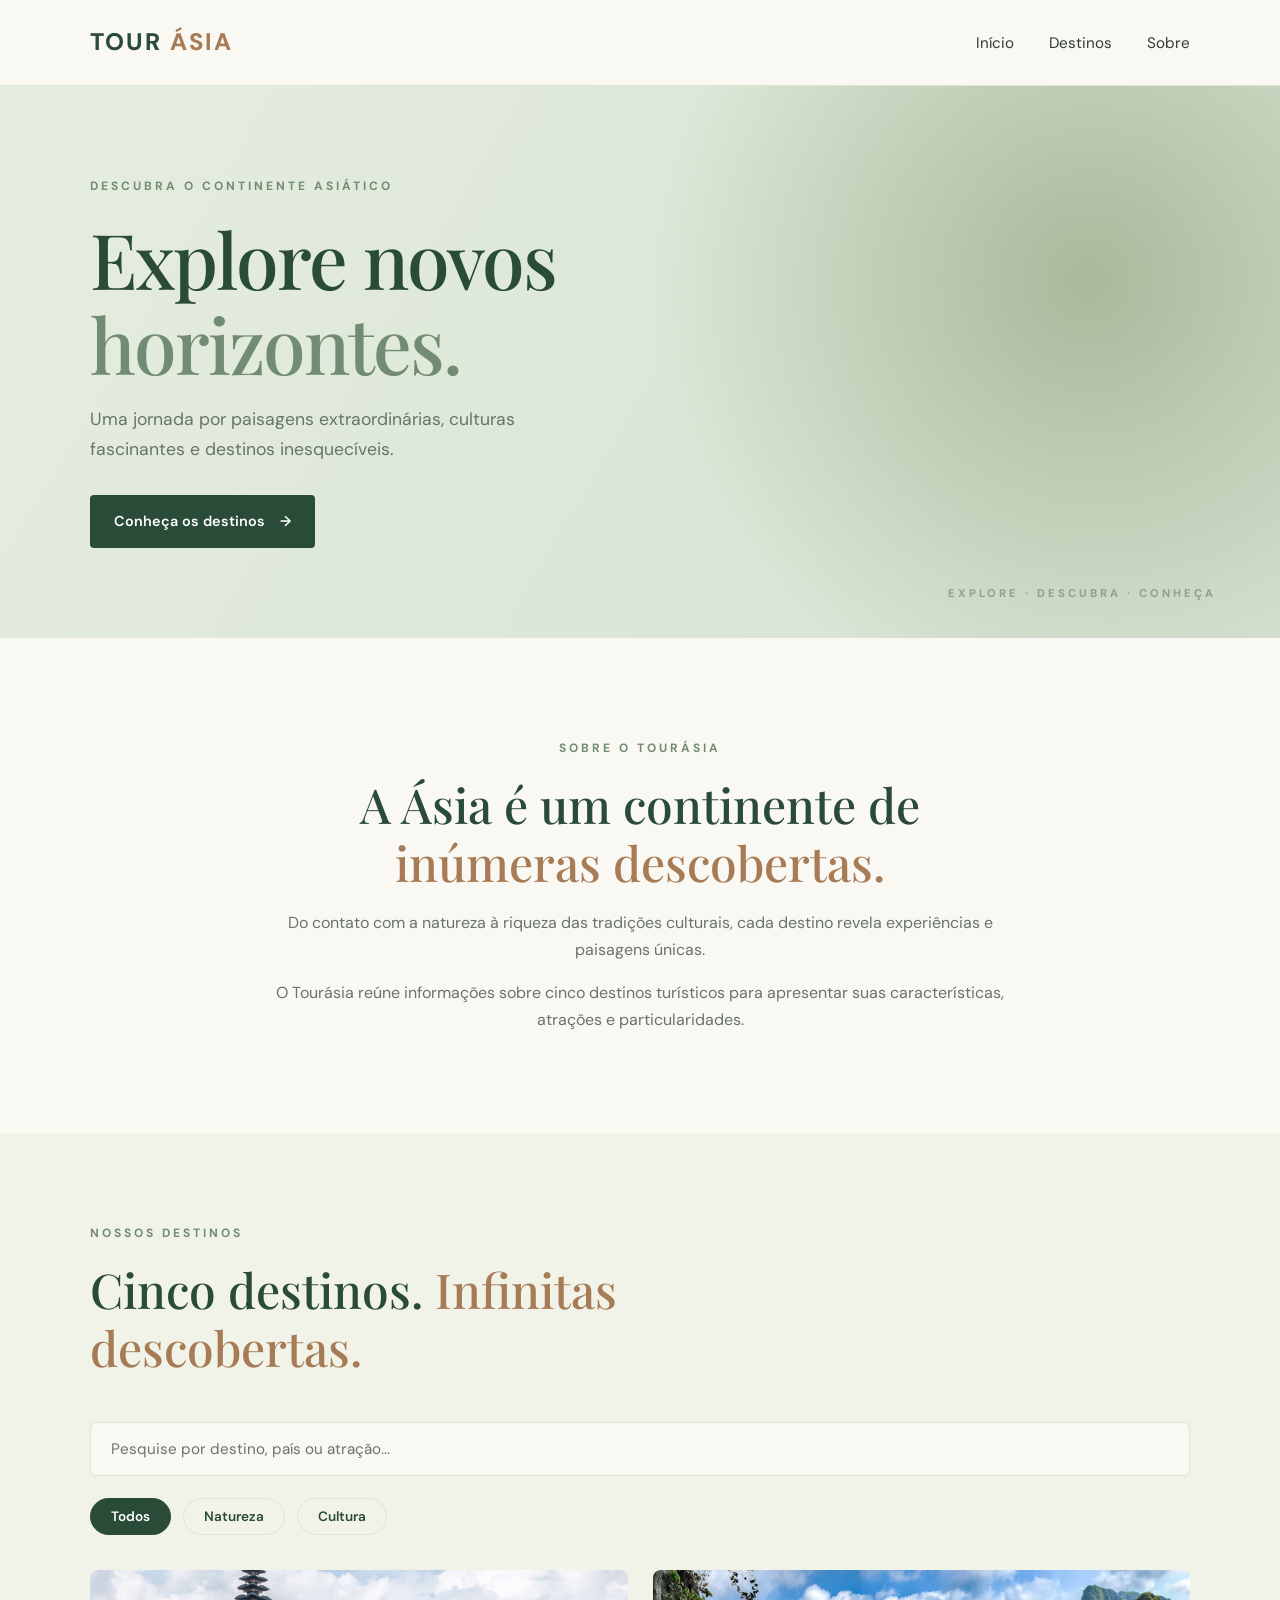
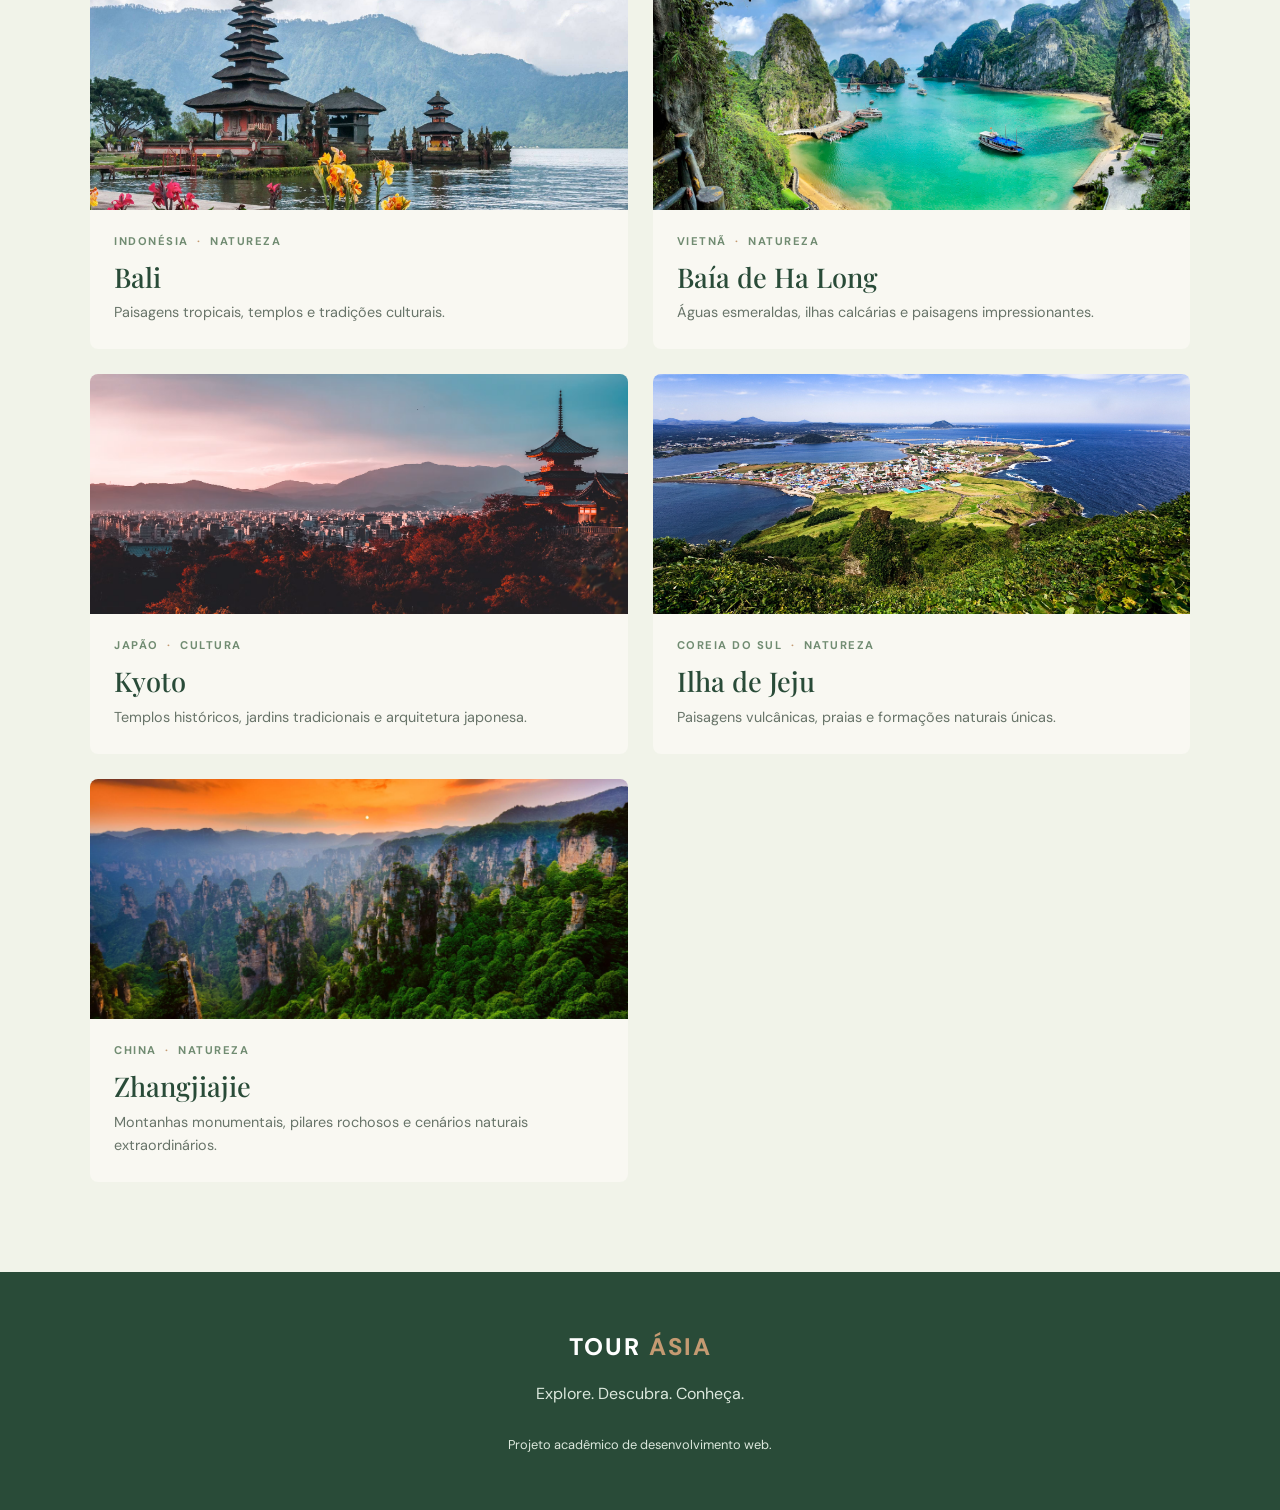
==== commit d2ff45a4: "feat: implementar pesquisa e filtros de destinos" ====
--- a/index.html
+++ b/index.html
@@ -13,7 +13,6 @@
 
     <title>TOURÁSIA | Explore novos horizontes</title>
 
-    <link rel="stylesheet" href="css/style.css">
     <!-- Fontes do Google -->
     <link rel="preconnect" href="https://fonts.googleapis.com">
 
@@ -22,8 +21,10 @@
 
     <link href="https://fonts.googleapis.com/css2?family=DM+Sans:wght@400;500;600;700&family=Playfair+Display:wght@400;500;600;700&display=swap"
         rel="stylesheet">
-
-    <!-- Estilos do projeto -->
+    
+    <script src="js/script.js" defer></script>
+    
+        <!-- Estilos do projeto -->
     <link rel="stylesheet" href="css/style.css">
 </head>
 
@@ -129,10 +130,70 @@
 
                 </div>
 
+                    <!-- Pesquisa e filtros dos destinos -->
+                    <div class="destination-tools">
+
+                        <div class="search-box">
+                            <input
+                                type="search"
+                                id="destination-search"
+                                placeholder="Pesquise por destino, país ou atração..."
+                                aria-label="Pesquisar destinos"
+                            >
+                        </div>
+
+                        <div class="destination-filters"
+                             aria-label="Filtrar destinos por categoria">
+
+                            <button
+                                class="filter-button active"
+                                type="button"
+                                data-filter="all"
+                                aria-pressed="true"
+                            >
+                                Todos
+                            </button>
+
+                            <button
+                                class="filter-button"
+                                type="button"
+                                data-filter="nature"
+                                aria-pressed="false"
+                            >
+                                Natureza
+                            </button>
+
+                            <button
+                                class="filter-button"
+                                type="button"
+                                data-filter="culture"
+                                aria-pressed="false"
+                            >
+                                Cultura
+                            </button>
+
+                        </div>
+
+                    </div>
+
+                    <p
+                        class="search-feedback"
+                        id="search-feedback"
+                        role="status"
+                        aria-live="polite"
+                        hidden
+                    >
+                        Nenhum destino encontrado.
+                    </p>
+
                 <div class="destination-list">
 
                     <!-- Destino 01: Bali -->
-                    <article class="destination-card">
+                    <article
+                        class="destination-card"
+                        data-category="nature culture"
+                        data-search="bali indonesia natureza cultura templos praias arrozais ubud"
+                    >
 
                         <img
                             src="assets/images/bali.jpg"
@@ -159,7 +220,11 @@
 
 
                     <!-- Destino 02: Baía de Ha Long -->
-                    <article class="destination-card">
+                    <article
+                        class="destination-card"
+                        data-category="nature"
+                        data-search="baia de ha long ha long vietna natureza ilhas rochosas cavernas aguas esmeraldas"
+                    >
 
                         <img
                             src="assets/images/ha-long.jpg"
@@ -186,7 +251,11 @@
 
 
                     <!-- Destino 03: Kyoto -->
-                    <article class="destination-card">
+                    <article
+                        class="destination-card"
+                        data-category="culture"
+                        data-search="kyoto japao cultura templos jardins tradicionais arquitetura japonesa"
+                    >
 
                         <img
                             src="assets/images/kyoto.jpg"
@@ -213,7 +282,11 @@
 
 
                     <!-- Destino 04: Ilha de Jeju -->
-                    <article class="destination-card">
+                    <article
+                        class="destination-card"
+                        data-category="nature"
+                        data-search="ilha de jeju jeju coreia do sul natureza vulcoes praias cachoeiras"
+                    >
 
                         <img
                             src="assets/images/jeju.jpg"
@@ -240,7 +313,11 @@
 
 
                     <!-- Destino 05: Zhangjiajie -->
-                    <article class="destination-card">
+                    <article
+                        class="destination-card"
+                        data-category="nature"
+                        data-search="zhangjiajie china natureza montanhas pilares rochosos parque nacional"
+                    >
 
                         <img
                             src="assets/images/zhangjiajie.jpg"
--- a/css/style.css
+++ b/css/style.css
@@ -514,4 +514,108 @@
     .destination-list {
         grid-template-columns: 1fr;
     }
-}+}
+
+
+/* =========================================
+   PESQUISA E FILTROS DOS DESTINOS
+========================================= */
+
+.destination-tools {
+    display: flex;
+    flex-direction: column;
+    gap: 22px;
+    margin-bottom: 35px;
+}
+
+.search-box input {
+    width: 100%;
+    padding: 16px 20px;
+
+    border: 1px solid var(--color-border);
+    border-radius: 6px;
+
+    color: var(--color-text);
+    background-color: var(--color-background);
+
+    font-family: var(--font-main);
+    font-size: 0.95rem;
+
+    outline: none;
+    transition: border-color 0.3s ease,
+                box-shadow 0.3s ease;
+}
+
+.search-box input:focus {
+    border-color: var(--color-primary-light);
+    box-shadow: 0 0 0 3px rgba(113, 140, 114, 0.15);
+}
+
+.search-box input::placeholder {
+    color: var(--color-text-light);
+}
+
+.destination-filters {
+    display: flex;
+    flex-wrap: wrap;
+    gap: 12px;
+}
+
+.filter-button {
+    padding: 9px 20px;
+
+    border: 1px solid var(--color-border);
+    border-radius: 30px;
+
+    color: var(--color-primary);
+    background-color: transparent;
+
+    font-family: var(--font-main);
+    font-size: 0.85rem;
+    font-weight: 600;
+
+    cursor: pointer;
+
+    transition: all 0.3s ease;
+}
+
+.filter-button:hover {
+    border-color: var(--color-primary-light);
+    background-color: var(--color-surface);
+}
+
+.filter-button.active {
+    color: var(--color-white);
+    border-color: var(--color-primary);
+    background-color: var(--color-primary);
+}
+
+.filter-button:focus-visible {
+    outline: 2px solid var(--color-primary-light);
+    outline-offset: 4px;
+}
+
+.search-feedback {
+    margin: 10px 0 25px;
+    color: var(--color-text-light);
+    text-align: center;
+    font-size: 0.95rem;
+}
+
+.destination-card[hidden] {
+    display: none;
+}
+
+@media (max-width: 600px) {
+    .destination-tools {
+        gap: 18px;
+    }
+
+    .destination-filters {
+        gap: 8px;
+    }
+
+    .filter-button {
+        padding: 8px 15px;
+    }
+}
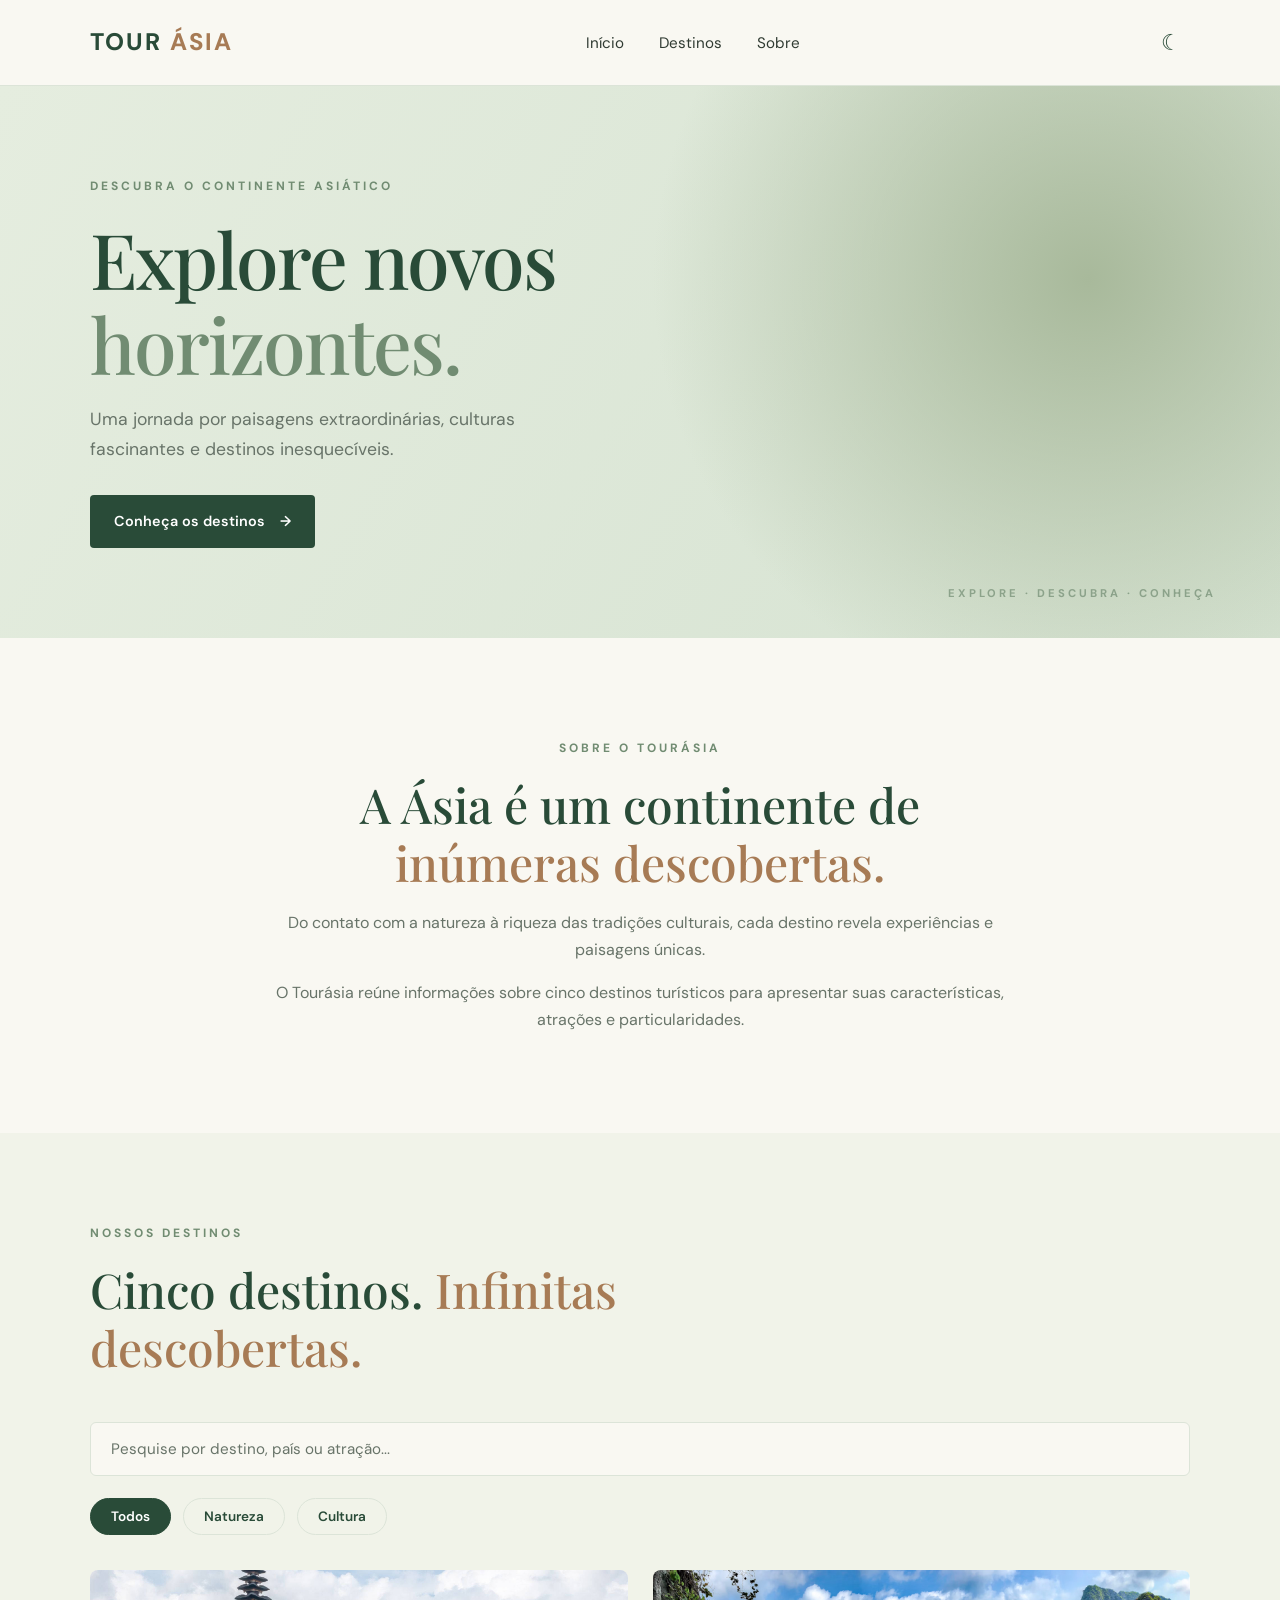
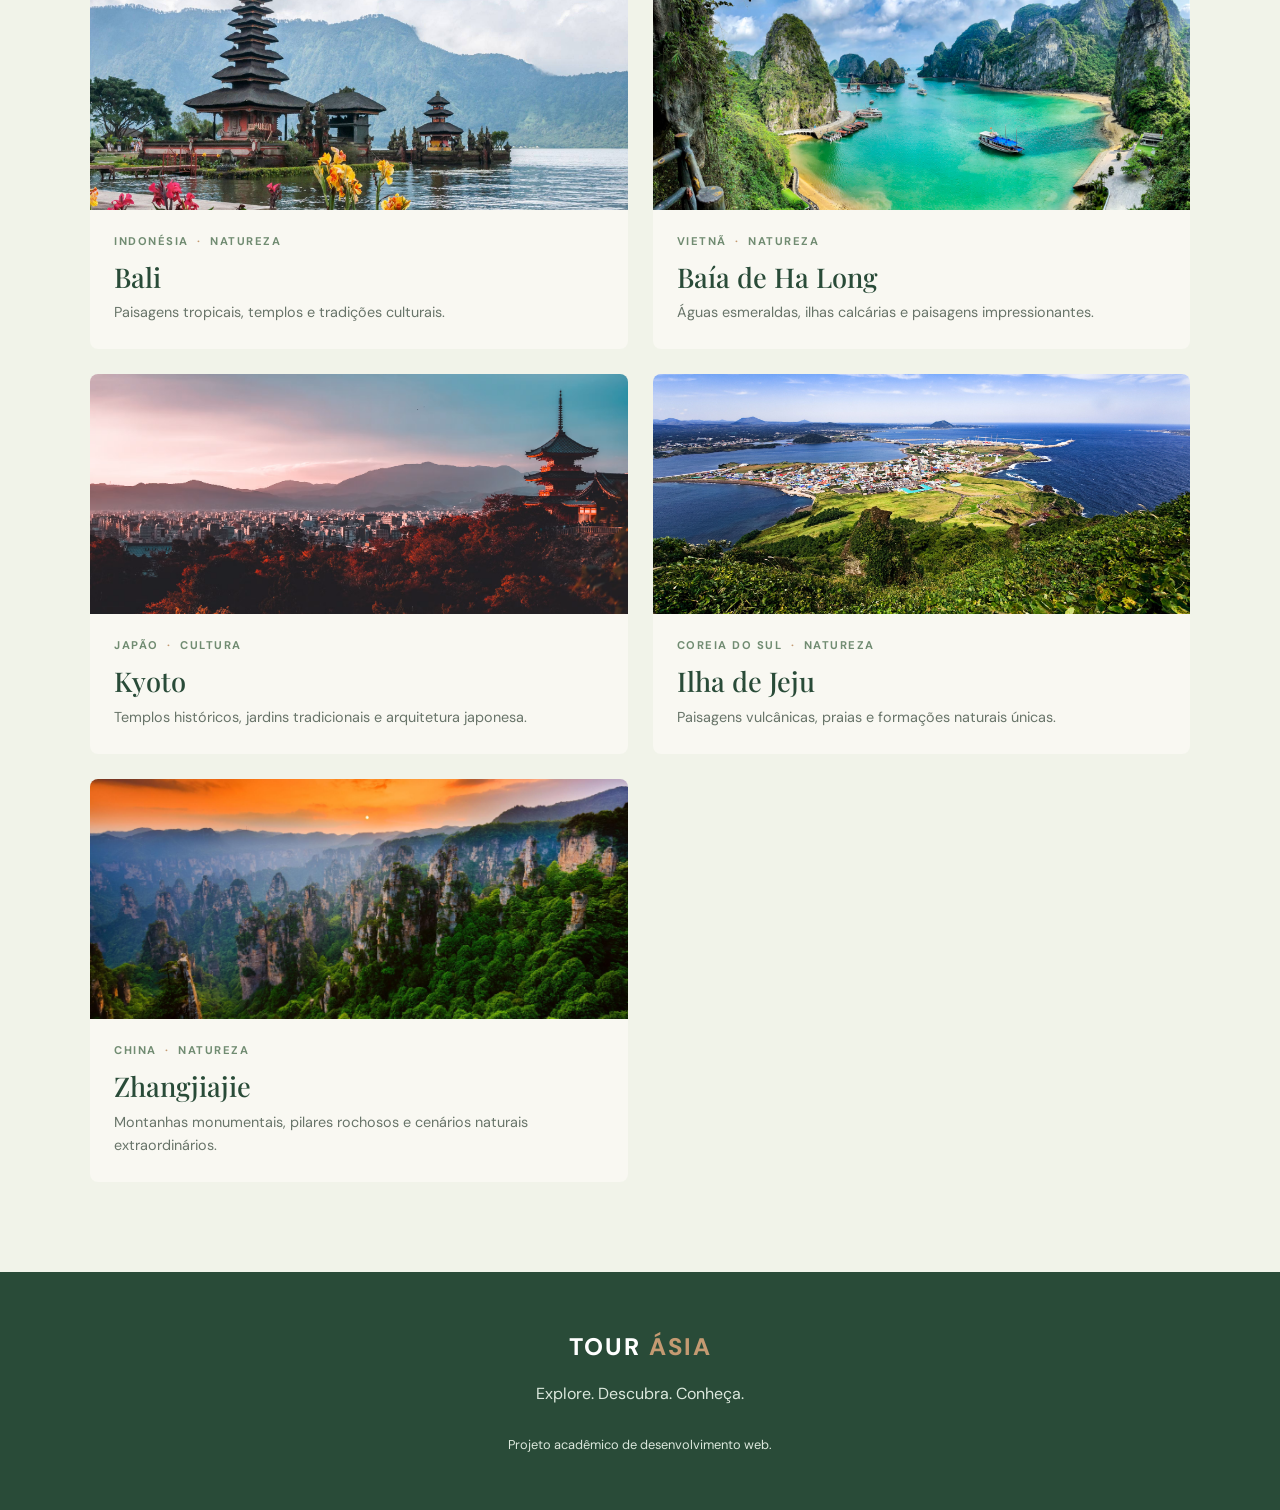
==== commit 737ecd29: "feat: implementar alternância entre tema claro e escuro" ====
--- a/index.html
+++ b/index.html
@@ -46,6 +46,17 @@
                 </ul>
             </nav>
 
+            <!-- Botão para alternar o tema -->
+            <button
+                class="theme-toggle"
+                id="theme-toggle"
+                type="button"
+                aria-label="Ativar tema escuro"
+                aria-pressed="false"
+            >
+                ☾
+            </button>
+
         </div>
     </header>
 
@@ -188,6 +199,7 @@
 
                 <div class="destination-list">
 
+
                     <!-- Destino 01: Bali -->
                     <article
                         class="destination-card"
@@ -195,28 +207,35 @@
                         data-search="bali indonesia natureza cultura templos praias arrozais ubud"
                     >
 
-                        <img
-                            src="assets/images/bali.jpg"
-                            alt="Paisagem tropical de Bali, na Indonésia"
-                            class="destination-card__image"
-                            loading="lazy"
-                        >
-
-                        <div class="destination-card__content">
-
-                            <p class="destination-card__meta">
-                                INDONÉSIA <span>·</span> NATUREZA
-                            </p>
-
-                            <h3>Bali</h3>
-
-                            <p class="destination-card__description">
-                                Paisagens tropicais, templos e tradições culturais.
-                            </p>
-
-                        </div>
+                        <a href="destinos/bali.html"
+                           class="destination-card__link">
+
+                            <img
+                                src="assets/images/bali.jpg"
+                                alt="Paisagem tropical de Bali, na Indonésia"
+                                class="destination-card__image"
+                                loading="lazy"
+                            >
+
+                            <div class="destination-card__content">
+
+                                <p class="destination-card__meta">
+                                    INDONÉSIA <span>·</span> NATUREZA
+                                </p>
+
+                                <h3>Bali</h3>
+
+                                <p class="destination-card__description">
+                                    Paisagens tropicais, templos e tradições culturais.
+                                </p>
+
+                            </div>
+
+                        </a>
 
                     </article>
+
+
 
 
                     <!-- Destino 02: Baía de Ha Long -->
@@ -226,28 +245,34 @@
                         data-search="baia de ha long ha long vietna natureza ilhas rochosas cavernas aguas esmeraldas"
                     >
 
-                        <img
-                            src="assets/images/ha-long.jpg"
-                            alt="Formações rochosas da Baía de Ha Long, no Vietnã"
-                            class="destination-card__image"
-                            loading="lazy"
-                        >
-
-                        <div class="destination-card__content">
-
-                            <p class="destination-card__meta">
-                                VIETNÃ <span>·</span> NATUREZA
-                            </p>
-
-                            <h3>Baía de Ha Long</h3>
-
-                            <p class="destination-card__description">
-                                Águas esmeraldas, ilhas calcárias e paisagens impressionantes.
-                            </p>
-
-                        </div>
+                        <a href="destinos/ha-long.html"
+                           class="destination-card__link">
+
+                            <img
+                                src="assets/images/ha-long.jpg"
+                                alt="Formações rochosas da Baía de Ha Long, no Vietnã"
+                                class="destination-card__image"
+                                loading="lazy"
+                            >
+
+                            <div class="destination-card__content">
+
+                                <p class="destination-card__meta">
+                                    VIETNÃ <span>·</span> NATUREZA
+                                </p>
+
+                                <h3>Baía de Ha Long</h3>
+
+                                <p class="destination-card__description">
+                                    Águas esmeraldas, ilhas calcárias e paisagens impressionantes.
+                                </p>
+
+                            </div>
+
+                        </a>
 
                     </article>
+
 
 
                     <!-- Destino 03: Kyoto -->
@@ -257,28 +282,34 @@
                         data-search="kyoto japao cultura templos jardins tradicionais arquitetura japonesa"
                     >
 
-                        <img
-                            src="assets/images/kyoto.jpg"
-                            alt="Templo tradicional cercado por natureza em Kyoto, no Japão"
-                            class="destination-card__image"
-                            loading="lazy"
-                        >
-
-                        <div class="destination-card__content">
-
-                            <p class="destination-card__meta">
-                                JAPÃO <span>·</span> CULTURA
-                            </p>
-
-                            <h3>Kyoto</h3>
-
-                            <p class="destination-card__description">
-                                Templos históricos, jardins tradicionais e arquitetura japonesa.
-                            </p>
-
-                        </div>
+                        <a href="destinos/kyoto.html"
+                           class="destination-card__link">
+
+                            <img
+                                src="assets/images/kyoto.jpg"
+                                alt="Templo tradicional cercado por natureza em Kyoto, no Japão"
+                                class="destination-card__image"
+                                loading="lazy"
+                            >
+
+                            <div class="destination-card__content">
+
+                                <p class="destination-card__meta">
+                                    JAPÃO <span>·</span> CULTURA
+                                </p>
+
+                                <h3>Kyoto</h3>
+
+                                <p class="destination-card__description">
+                                    Templos históricos, jardins tradicionais e arquitetura japonesa.
+                                </p>
+
+                            </div>
+
+                        </a>
 
                     </article>
+
 
 
                     <!-- Destino 04: Ilha de Jeju -->
@@ -288,28 +319,34 @@
                         data-search="ilha de jeju jeju coreia do sul natureza vulcoes praias cachoeiras"
                     >
 
-                        <img
-                            src="assets/images/jeju.jpg"
-                            alt="Paisagem natural da Ilha de Jeju, na Coreia do Sul"
-                            class="destination-card__image"
-                            loading="lazy"
-                        >
-
-                        <div class="destination-card__content">
-
-                            <p class="destination-card__meta">
-                                COREIA DO SUL <span>·</span> NATUREZA
-                            </p>
-
-                            <h3>Ilha de Jeju</h3>
-
-                            <p class="destination-card__description">
-                                Paisagens vulcânicas, praias e formações naturais únicas.
-                            </p>
-
-                        </div>
+                        <a href="destinos/jeju.html"
+                           class="destination-card__link">
+
+                            <img
+                                src="assets/images/jeju.jpg"
+                                alt="Paisagem natural da Ilha de Jeju, na Coreia do Sul"
+                                class="destination-card__image"
+                                loading="lazy"
+                            >
+
+                            <div class="destination-card__content">
+
+                                <p class="destination-card__meta">
+                                    COREIA DO SUL <span>·</span> NATUREZA
+                                </p>
+
+                                <h3>Ilha de Jeju</h3>
+
+                                <p class="destination-card__description">
+                                    Paisagens vulcânicas, praias e formações naturais únicas.
+                                </p>
+
+                            </div>
+
+                        </a>
 
                     </article>
+
 
 
                     <!-- Destino 05: Zhangjiajie -->
@@ -319,26 +356,31 @@
                         data-search="zhangjiajie china natureza montanhas pilares rochosos parque nacional"
                     >
 
-                        <img
-                            src="assets/images/zhangjiajie.jpg"
-                            alt="Montanhas de arenito de Zhangjiajie, na China"
-                            class="destination-card__image"
-                            loading="lazy"
-                        >
-
-                        <div class="destination-card__content">
-
-                            <p class="destination-card__meta">
-                                CHINA <span>·</span> NATUREZA
-                            </p>
-
-                            <h3>Zhangjiajie</h3>
-
-                            <p class="destination-card__description">
-                                Montanhas monumentais, pilares rochosos e cenários naturais extraordinários.
-                            </p>
-
-                        </div>
+                        <a href="destinos/zhangjiajie.html"
+                           class="destination-card__link">
+
+                            <img
+                                src="assets/images/zhangjiajie.jpg"
+                                alt="Montanhas de arenito de Zhangjiajie, na China"
+                                class="destination-card__image"
+                                loading="lazy"
+                            >
+
+                            <div class="destination-card__content">
+
+                                <p class="destination-card__meta">
+                                    CHINA <span>·</span> NATUREZA
+                                </p>
+
+                                <h3>Zhangjiajie</h3>
+
+                                <p class="destination-card__description">
+                                    Montanhas monumentais, pilares rochosos e cenários naturais extraordinários.
+                                </p>
+
+                            </div>
+
+                        </a>
 
                     </article>
 
--- a/css/style.css
+++ b/css/style.css
@@ -619,3 +619,411 @@
         padding: 8px 15px;
     }
 }
+
+
+/* =========================================
+   PÁGINAS INDIVIDUAIS DOS DESTINOS
+========================================= */
+
+/* Apresentação do destino */
+
+.destination-hero {
+    padding: 75px 0 0;
+    background-color: var(--color-surface);
+}
+
+.destination-hero__content {
+    padding-bottom: 45px;
+}
+
+.destination-hero h1 {
+    margin: 15px 0;
+    color: var(--color-primary);
+    font-size: clamp(3.5rem, 8vw, 6rem);
+    line-height: 1.1;
+}
+
+.destination-hero__description {
+    max-width: 650px;
+    color: var(--color-text-light);
+    font-size: 1.1rem;
+}
+
+.destination-hero__location {
+    margin-top: 20px;
+    color: var(--color-primary-light);
+    font-weight: 600;
+}
+
+.destination-hero__image {
+    display: block;
+    width: 100%;
+    height: 420px;
+    object-fit: cover;
+    object-position: center;
+}
+
+
+/* Seções gerais */
+
+.destination-section {
+    padding: 85px 0;
+}
+
+.destination-section--alternate {
+    background-color: var(--color-surface);
+}
+
+.destination-introduction {
+    max-width: 800px;
+    text-align: center;
+}
+
+.destination-section h2,
+.destination-introduction h2 {
+    margin: 18px 0 25px;
+    color: var(--color-primary);
+    font-size: clamp(2rem, 4vw, 3rem);
+}
+
+.destination-section h2 span,
+.destination-introduction h2 span {
+    color: var(--color-secondary);
+}
+
+.destination-introduction > p:not(.section-label) {
+    margin-top: 15px;
+    color: var(--color-text-light);
+}
+
+
+/* Informações e destaques */
+
+.destination-information {
+    display: grid;
+    grid-template-columns: 1.5fr 1fr;
+    align-items: center;
+    gap: 70px;
+}
+
+.destination-information__text > p:not(.section-label) {
+    margin-top: 15px;
+    color: var(--color-text-light);
+}
+
+.destination-information__highlight {
+    padding: 35px;
+    border: 1px solid var(--color-border);
+    border-radius: 8px;
+    background-color: var(--color-background);
+}
+
+.destination-information__number {
+    color: var(--color-secondary);
+    font-family: var(--font-heading);
+    font-size: 2.5rem;
+}
+
+.destination-information__highlight h3 {
+    margin: 15px 0 10px;
+    color: var(--color-primary);
+    font-size: 1.5rem;
+}
+
+.destination-information__highlight p {
+    color: var(--color-text-light);
+}
+
+
+/* Cabeçalhos internos */
+
+.destination-section__heading {
+    max-width: 700px;
+    margin-bottom: 40px;
+}
+
+.destination-section__heading > p:not(.section-label) {
+    color: var(--color-text-light);
+}
+
+
+/* Tópicos de informação */
+
+.destination-topics {
+    display: grid;
+    grid-template-columns: repeat(3, 1fr);
+    gap: 22px;
+}
+
+.destination-topic {
+    padding: 28px;
+    border: 1px solid var(--color-border);
+    border-radius: 8px;
+    background-color: var(--color-background);
+}
+
+.destination-topic h3 {
+    margin-bottom: 12px;
+    color: var(--color-primary);
+    font-size: 1.4rem;
+}
+
+.destination-topic p {
+    color: var(--color-text-light);
+    font-size: 0.9rem;
+}
+
+
+/* Principais atrações */
+
+.destination-attractions {
+    display: grid;
+    grid-template-columns: repeat(2, 1fr);
+    gap: 20px;
+}
+
+.destination-attraction {
+    display: flex;
+    gap: 20px;
+    padding: 25px;
+    border: 1px solid var(--color-border);
+    border-radius: 8px;
+    background-color: var(--color-background);
+}
+
+.destination-attraction > span {
+    color: var(--color-secondary);
+    font-family: var(--font-heading);
+    font-size: 1.8rem;
+}
+
+.destination-attraction h3 {
+    margin-bottom: 8px;
+    color: var(--color-primary);
+    font-size: 1.3rem;
+}
+
+.destination-attraction p {
+    color: var(--color-text-light);
+    font-size: 0.9rem;
+}
+
+
+/* Navegação entre destinos */
+
+.destination-navigation {
+    padding: 30px 0;
+    border-top: 1px solid var(--color-border);
+}
+
+.destination-navigation__content {
+    display: flex;
+    justify-content: space-between;
+    align-items: center;
+    gap: 20px;
+}
+
+.destination-navigation a {
+    color: var(--color-primary);
+    font-weight: 600;
+    transition: color 0.3s ease;
+}
+
+.destination-navigation a:hover {
+    color: var(--color-secondary);
+}
+
+
+/* Responsividade */
+
+@media (max-width: 700px) {
+
+    .destination-hero {
+        padding-top: 55px;
+    }
+
+    .destination-hero__image {
+        height: 280px;
+    }
+
+    .destination-section {
+        padding: 60px 0;
+    }
+
+    .destination-information {
+        grid-template-columns: 1fr;
+        gap: 30px;
+    }
+
+    .destination-topics {
+        grid-template-columns: 1fr;
+    }
+
+    .destination-attractions {
+        grid-template-columns: 1fr;
+    }
+
+    .destination-navigation__content {
+        flex-direction: column;
+        align-items: flex-start;
+    }
+
+}
+
+
+/* =========================================
+   BOTÃO DE ALTERNÂNCIA DE TEMA
+========================================= */
+
+.theme-toggle {
+    display: flex;
+    align-items: center;
+    justify-content: center;
+
+    width: 38px;
+    height: 38px;
+
+    border: 1px solid transparent;
+    border-radius: 50%;
+
+    color: var(--color-primary);
+    background-color: transparent;
+
+    font-family: Arial, sans-serif;
+    font-size: 1.35rem;
+    line-height: 1;
+
+    cursor: pointer;
+    transition: all 0.3s ease;
+}
+
+.theme-toggle:hover {
+    background-color: var(--color-surface);
+    border-color: var(--color-border);
+    transform: rotate(15deg);
+}
+
+.theme-toggle:focus-visible {
+    outline: 2px solid var(--color-primary-light);
+    outline-offset: 3px;
+}
+
+/* Aparência no tema escuro */
+
+body[data-theme="dark"] .theme-toggle {
+    color: var(--color-accent);
+}
+
+body[data-theme="dark"] .theme-toggle:hover {
+    background-color: #304535;
+}
+
+
+/* =========================================
+   10. TEMA ESCURO
+========================================= */
+
+body[data-theme="dark"] {
+
+    /* Cores principais */
+    --color-primary: #8FAF91;
+    --color-primary-light: #A8B99B;
+    --color-green-light: #B7C9AD;
+
+    /* Cores complementares */
+    --color-secondary: #D2A77E;
+    --color-accent: #C49A72;
+
+    /* Fundos */
+    --color-background: #17231C;
+    --color-surface: #202F25;
+
+    /* Textos */
+    --color-text: #E7EDE5;
+    --color-text-light: #B7C2B7;
+    --color-white: #FFFFFF;
+
+    /* Bordas */
+    --color-border: #3B4B3E;
+
+    color-scheme: dark;
+}
+
+
+/* Fundo da apresentação principal */
+
+body[data-theme="dark"] .hero {
+    background:
+        radial-gradient(
+            circle at 85% 35%,
+            #405C45 0%,
+            transparent 38%
+        ),
+        linear-gradient(
+            120deg,
+            #263B2C,
+            #1B2C20
+        );
+}
+
+
+/* Botão principal */
+
+body[data-theme="dark"] .button {
+    color: #17231C;
+    background-color: #A8B99B;
+}
+
+body[data-theme="dark"] .button:hover {
+    color: #17231C;
+    background-color: #C0D0B6;
+}
+
+
+/* Filtros */
+
+body[data-theme="dark"] .filter-button.active {
+    color: #17231C;
+    background-color: #A8B99B;
+    border-color: #A8B99B;
+}
+
+
+/* Rodapé */
+
+body[data-theme="dark"] .footer {
+    background-color: #101A14;
+}
+
+
+/* Botão de alternância */
+
+body[data-theme="dark"] .theme-toggle {
+    color: var(--color-accent);
+}
+
+body[data-theme="dark"] .theme-toggle:hover {
+    background-color: #304535;
+}
+
+
+/* Transição entre os temas */
+
+body,
+.header,
+.hero,
+.introduction,
+.destinations,
+.footer,
+.destination-card,
+.destination-hero,
+.destination-section,
+.destination-topic,
+.destination-attraction,
+.destination-information__highlight,
+.search-box input {
+    transition:
+        background-color 0.3s ease,
+        color 0.3s ease,
+        border-color 0.3s ease;
+}
